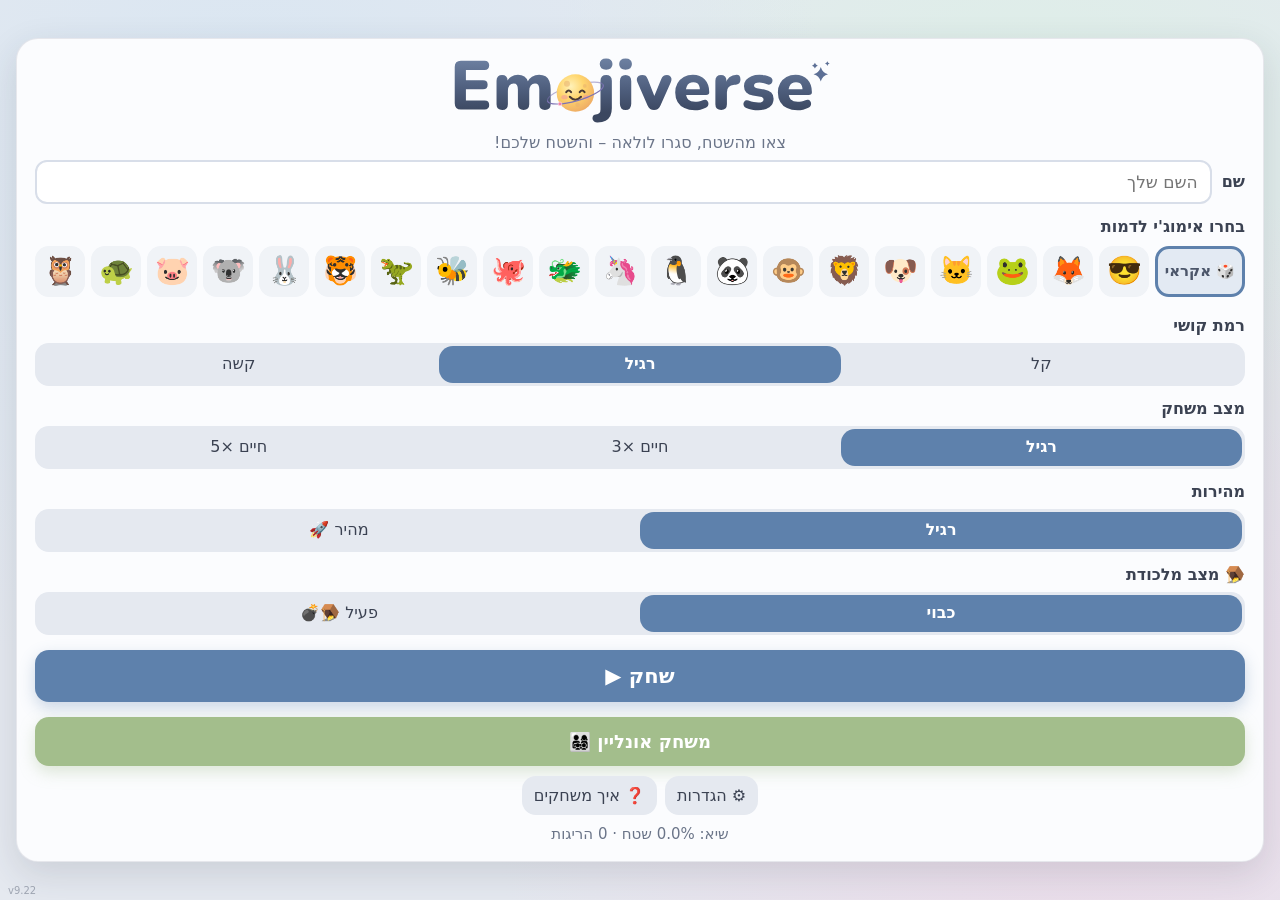
==== index.html @ 3ad44c51 "פריסה v9.22 (emojiverse-20261125203638)" ====
<!doctype html>
<html lang="he" dir="rtl">
<head>
<meta charset="utf-8">
<meta name="viewport" content="width=device-width,initial-scale=1,maximum-scale=1,user-scalable=no,viewport-fit=cover">
<meta name="theme-color" content="#e5e9f0">
<meta name="description" content="Emojiverse – משחק כיבוש שטח עם אימוג'י, עובד בלי אינטרנט, בלי פרסומות">
<meta name="flypod" content="none">
<meta http-equiv="Content-Security-Policy" content="default-src 'self'; img-src 'self' data: blob:; style-src 'self'; script-src 'self'; connect-src 'self' https://0.peerjs.com wss://0.peerjs.com https://emojiverse.metered.live; manifest-src 'self'; worker-src 'self'">
<meta name="mobile-web-app-capable" content="yes">
<meta name="apple-mobile-web-app-capable" content="yes">
<title>Emojiverse</title>
<meta name="apple-mobile-web-app-title" content="Emojiverse">
<meta name="application-name" content="Emojiverse">
<link rel="manifest" href="manifest.webmanifest">
<link rel="icon" href="icons/icon-192.png">
<link rel="apple-touch-icon" href="icons/icon-192.png">
<link rel="stylesheet" href="style.css?v=20261125203638">
</head>
<body>
<div id="bootFail" class="hidden"><div class="bootcard"><b>הדפדפן לא נתמך – פתחו ב-Chrome</b><p>אם פתחתם מוואטסאפ: ⋮ ← „פתח בדפדפן“ / Chrome. אם זה עדיין תקוע – עדכנו את Chrome ו-Android System WebView.</p><pre id="bootErr"></pre></div></div>
<button id="updToast" class="updtoast hidden">גרסה חדשה – לחץ לעדכון</button>
<div id="diagBox" class="hidden"><b>אבחון</b> <small>(לחצו לסגירה)</small><pre id="diagText"></pre></div>
<noscript><div class="bootfail"><div class="bootcard"><b>הדפדפן לא נתמך – פתחו ב-Chrome</b><p>צריך JavaScript כדי לשחק.</p></div></div></noscript>
<canvas id="game"></canvas>

<!-- HUD -->
<div id="hud" class="hidden">
  <div id="stats"><img id="hudAvatar" alt=""><div><b id="pct">0.0%</b><span id="kills">⚔️ 0</span><span id="myLives" class="hidden"></span></div></div>
  <ol id="board"></ol>
  <button id="pauseBtn" class="iconbtn" aria-label="השהה">❚❚</button>
  <canvas id="minimap" width="110" height="110"></canvas>
  <div id="feed"></div>
  <div id="packFx" class="hidden"><span id="packFxIcon"></span> <span id="packFxName"></span> <span id="packFxSec"></span></div>
  <div id="timer" class="hidden">3:00</div>
  <div id="lifeMsg" class="hidden"></div>
  <button id="itemBtn" class="hidden" type="button" aria-label="הטל פריט">🪤</button>
</div>
<div id="joyBase" class="hidden"><div id="joyKnob"></div></div>

<!-- תפריט ראשי -->
<section id="menu" class="screen">
  <div id="verTag" class="vertag" dir="ltr"></div>
  <div class="card">
    <h1 class="logo" dir="ltr" aria-label="Emojiverse"><!--LOGO--><svg class="logosvg" xmlns="http://www.w3.org/2000/svg" viewBox="0 0 5555 985" aria-hidden="true" focusable="false"><defs><linearGradient id="evT" gradientUnits="userSpaceOnUse" x1="0" y1="40" x2="0" y2="800"><stop offset="0" stop-color="#6c7fa0"/><stop offset=".55" stop-color="#4f5f7e"/><stop offset="1" stop-color="#3b4760"/></linearGradient><radialGradient id="evP" cx=".38" cy=".32" r=".75"><stop offset="0" stop-color="#fff1b8"/><stop offset=".45" stop-color="#ffd66e"/><stop offset="1" stop-color="#eda863"/></radialGradient></defs><g fill="url(#evT)"><path d="M185.9 760.0Q142.9 760.0 120.2 737.2Q97.4 714.5 97.4 671.5V143.4Q97.4 100.4 120.2 77.7Q142.9 55.0 185.9 55.0H530.0Q562.7 55.0 579.7 71.8Q596.8 88.6 596.8 120.2Q596.8 152.3 579.7 169.4Q562.7 186.5 530.0 186.5H259.5V336.2H507.6Q540.7 336.2 557.5 353.0Q574.3 369.8 574.3 402.0Q574.3 434.1 557.5 450.9Q540.7 467.7 507.6 467.7H259.5V628.4H530.0Q562.7 628.4 579.7 645.2Q596.8 662.1 596.8 694.2Q596.8 726.3 579.7 743.1Q562.7 760.0 530.0 760.0Z"/><path d="M784.9 768.9Q745.4 768.9 724.2 747.4Q703.0 725.9 703.0 685.4V342.6Q703.0 302.1 724.0 280.9Q745.0 259.6 783.5 259.6Q822.0 259.6 842.7 280.9Q863.5 302.1 863.5 342.6V401.8L852.5 357.5Q873.0 312.3 914.7 285.0Q956.5 257.6 1013.6 257.6Q1068.7 257.6 1107.0 284.2Q1145.2 310.8 1162.1 365.4H1148.1Q1170.5 315.3 1216.3 286.5Q1262.0 257.6 1319.7 257.6Q1376.6 257.6 1413.6 280.3Q1450.6 303.0 1468.8 349.5Q1487.0 395.9 1487.0 467.2V685.4Q1487.0 725.9 1465.5 747.4Q1444.0 768.9 1404.5 768.9Q1365.0 768.9 1343.8 747.4Q1322.5 725.9 1322.5 685.4V472.2Q1322.5 425.7 1308.3 404.9Q1294.1 384.2 1260.1 384.2Q1220.6 384.2 1198.8 412.3Q1177.0 440.3 1177.0 492.3V685.4Q1177.0 725.9 1155.7 747.4Q1134.5 768.9 1095.0 768.9Q1055.5 768.9 1034.0 747.4Q1012.5 725.9 1012.5 685.4V472.2Q1012.5 425.7 998.3 404.9Q984.0 384.2 950.6 384.2Q911.1 384.2 889.3 412.3Q867.5 440.3 867.5 492.3V685.4Q867.5 768.9 784.9 768.9Z"/><path d="M2167.3 947.5Q2138.6 948.6 2121.3 937.5Q2104.0 926.3 2097.5 909.8Q2091.0 893.2 2094.0 875.6Q2097.0 858.1 2109.1 845.4Q2121.2 832.8 2140.5 831.3Q2176.5 828.2 2192.7 811.3Q2208.9 794.3 2208.9 759.8V342.6Q2208.9 302.1 2230.4 280.9Q2251.9 259.6 2291.4 259.6Q2330.9 259.6 2352.2 280.9Q2373.4 302.1 2373.4 342.6V744.1Q2373.4 810.4 2351.2 854.8Q2329.1 899.1 2283.8 922.0Q2238.5 944.9 2167.3 947.5ZM2290.4 183.8Q2245.9 183.8 2221.9 162.7Q2197.9 141.7 2197.9 103.0Q2197.9 63.9 2221.9 43.1Q2245.9 22.3 2290.4 22.3Q2335.5 22.3 2359.2 43.1Q2383.0 63.9 2383.0 103.0Q2383.0 141.7 2359.2 162.7Q2335.5 183.8 2290.4 183.8Z"/><path d="M2571.9 768.4Q2532.4 768.4 2511.2 745.1Q2490.0 721.9 2490.0 679.0V349.6Q2490.0 306.1 2511.2 283.1Q2532.4 260.1 2571.9 260.1Q2611.5 260.1 2633.0 283.1Q2654.5 306.1 2654.5 349.6V679.0Q2654.5 721.9 2633.5 745.1Q2612.5 768.4 2571.9 768.4ZM2571.9 183.8Q2527.4 183.8 2503.4 162.7Q2479.4 141.7 2479.4 103.0Q2479.4 63.9 2503.4 43.1Q2527.4 22.3 2571.9 22.3Q2617.0 22.3 2640.7 43.1Q2664.5 63.9 2664.5 103.0Q2664.5 141.7 2640.7 162.7Q2617.0 183.8 2571.9 183.8Z"/><path d="M2984.2 768.9Q2952.0 768.9 2928.8 752.6Q2905.5 736.2 2890.7 703.1L2744.0 365.5Q2732.2 337.3 2735.9 313.3Q2739.6 289.3 2759.6 274.5Q2779.6 259.6 2814.7 259.6Q2844.4 259.6 2862.7 273.2Q2880.9 286.8 2895.7 325.8L3005.0 605.2H2972.2L3086.4 324.3Q3101.2 287.3 3120.0 273.5Q3138.8 259.6 3171.0 259.6Q3198.7 259.6 3215.7 274.5Q3232.8 289.3 3236.7 313.0Q3240.7 336.8 3227.8 364.9L3077.7 703.5Q3063.4 736.7 3040.3 752.8Q3017.3 768.9 2984.2 768.9Z"/><path d="M3576.4 770.9Q3488.2 770.9 3424.1 739.4Q3360.1 708.0 3325.7 650.2Q3291.3 592.5 3291.3 514.0Q3291.3 438.0 3324.2 380.6Q3357.1 323.1 3415.0 290.4Q3472.9 257.6 3546.8 257.6Q3601.1 257.6 3645.0 275.3Q3688.9 293.0 3720.3 326.0Q3751.7 359.0 3768.2 405.6Q3784.6 452.3 3784.6 510.3Q3784.6 529.7 3773.1 539.2Q3761.5 548.7 3738.0 548.7H3428.0V467.7H3664.7L3649.2 480.8Q3649.2 441.9 3638.1 416.6Q3627.0 391.3 3606.0 378.4Q3585.0 365.5 3554.1 365.5Q3520.2 365.5 3495.7 381.2Q3471.2 396.8 3458.3 426.9Q3445.5 456.9 3445.5 500.7V508.6Q3445.5 582.5 3478.7 615.6Q3512.0 648.8 3580.3 648.8Q3603.5 648.8 3633.1 643.2Q3662.8 637.7 3689.4 626.0Q3714.2 615.4 3732.6 620.5Q3750.9 625.5 3761.2 639.6Q3771.4 653.6 3772.7 672.2Q3773.9 690.7 3764.3 708.1Q3754.7 725.5 3732.9 736.0Q3698.3 753.7 3657.4 762.3Q3616.4 770.9 3576.4 770.9Z"/><path d="M3957.4 768.9Q3916.4 768.9 3894.7 747.4Q3873.0 725.9 3873.0 685.4V342.6Q3873.0 302.1 3894.0 280.9Q3915.0 259.6 3953.5 259.6Q3992.0 259.6 4012.7 280.9Q4033.5 302.1 4033.5 342.6V389.0H4023.5Q4034.2 329.0 4075.7 294.9Q4117.1 260.8 4180.8 257.6Q4207.6 256.6 4221.5 271.5Q4235.4 286.3 4236.5 323.8Q4237.5 357.3 4222.8 376.9Q4208.1 396.4 4170.2 400.4L4147.2 402.4Q4092.4 407.4 4066.4 433.7Q4040.4 459.9 4040.4 510.3V685.4Q4040.4 725.9 4019.2 747.4Q3997.9 768.9 3957.4 768.9Z"/><path d="M4494.3 770.9Q4449.9 770.9 4404.0 763.6Q4358.1 756.2 4320.6 738.5Q4298.0 728.5 4288.4 712.2Q4278.8 695.8 4279.5 678.3Q4280.3 660.7 4290.3 646.7Q4300.2 632.6 4316.8 627.0Q4333.4 621.4 4354.1 629.4Q4395.1 645.5 4429.1 652.3Q4463.2 659.1 4494.8 659.1Q4534.7 659.1 4552.7 646.9Q4570.8 634.7 4570.8 615.3Q4570.8 598.0 4558.8 589.1Q4546.9 580.1 4525.0 576.5L4416.9 558.0Q4354.9 546.9 4321.2 512.5Q4287.5 478.0 4287.5 422.7Q4287.5 371.8 4316.1 334.9Q4344.8 298.0 4395.3 277.8Q4445.9 257.6 4511.2 257.6Q4556.1 257.6 4593.4 265.2Q4630.8 272.8 4666.3 290.0Q4686.0 298.9 4694.2 314.8Q4702.3 330.6 4700.0 348.2Q4697.7 365.7 4687.5 379.8Q4677.3 393.8 4660.5 398.7Q4643.7 403.6 4621.9 395.1Q4589.5 381.5 4563.1 375.5Q4536.8 369.4 4513.6 369.4Q4470.3 369.4 4451.8 381.9Q4433.3 394.4 4433.3 414.3Q4433.3 428.6 4443.8 438.8Q4454.2 449.0 4475.6 452.6L4583.7 471.1Q4648.2 482.1 4682.4 515.1Q4716.6 548.1 4716.6 604.4Q4716.6 683.1 4655.8 727.0Q4595.0 770.9 4494.3 770.9Z"/><path d="M5063.4 770.9Q4975.2 770.9 4911.1 739.4Q4847.1 708.0 4812.7 650.2Q4778.3 592.5 4778.3 514.0Q4778.3 438.0 4811.2 380.6Q4844.1 323.1 4902.0 290.4Q4959.9 257.6 5033.8 257.6Q5088.1 257.6 5132.0 275.3Q5175.9 293.0 5207.3 326.0Q5238.7 359.0 5255.2 405.6Q5271.6 452.3 5271.6 510.3Q5271.6 529.7 5260.1 539.2Q5248.5 548.7 5225.0 548.7H4915.0V467.7H5151.7L5136.2 480.8Q5136.2 441.9 5125.1 416.6Q5114.0 391.3 5093.0 378.4Q5072.0 365.5 5041.1 365.5Q5007.2 365.5 4982.7 381.2Q4958.2 396.8 4945.3 426.9Q4932.5 456.9 4932.5 500.7V508.6Q4932.5 582.5 4965.7 615.6Q4999.0 648.8 5067.3 648.8Q5090.5 648.8 5120.1 643.2Q5149.8 637.7 5176.4 626.0Q5201.2 615.4 5219.6 620.5Q5237.9 625.5 5248.2 639.6Q5258.4 653.6 5259.7 672.2Q5260.9 690.7 5251.3 708.1Q5241.7 725.5 5219.9 736.0Q5185.3 753.7 5144.4 762.3Q5103.4 770.9 5063.4 770.9Z"/></g><g fill="none" stroke="#7d74b4" stroke-width="17" stroke-linecap="round" transform="rotate(-16 1845.5 522)"><path d="M1425.4 522A420.1 113.8 0 0 1 2265.6 522" opacity=".55"/></g><circle cx="1845.5" cy="522" r="271" fill="url(#evP)"/><g fill="#e9b26f" opacity=".55"><circle cx="1723.5" cy="386.5" r="43.4"/><circle cx="1981" cy="419" r="27.1"/><circle cx="1878" cy="690" r="32.5"/></g><g fill="#f59a9a" opacity=".6"><ellipse cx="1688.3" cy="581.6" rx="46.1" ry="29.8"/><ellipse cx="2002.7" cy="581.6" rx="46.1" ry="29.8"/></g><g fill="none" stroke="#4a3b35" stroke-width="29.8" stroke-linecap="round"><path d="M1712.7 508.4q35.2 -46.1 70.5 0"/><path d="M1907.8 508.4q35.2 -46.1 70.5 0"/><path d="M1764.2 576.2q81.3 86.7 162.6 0"/></g><g fill="none" stroke="#7d74b4" stroke-width="17" stroke-linecap="round" transform="rotate(-16 1845.5 522)"><path d="M2265.6 522A420.1 113.8 0 0 1 1425.4 522"/></g><circle cx="1621.6" cy="679.5" r="27" fill="#f27fa8" stroke="#fff" stroke-width="7"/><path fill="#5d7096" d="M5400 145Q5423.1 226.9 5505 250Q5423.1 273.1 5400 355Q5376.9 273.1 5295 250Q5376.9 226.9 5400 145ZM5315 83Q5324.2 115.8 5357 125Q5324.2 134.2 5315 167Q5305.8 134.2 5273 125Q5305.8 115.8 5315 83ZM5495 61Q5502.5 87.5 5529 95Q5502.5 102.5 5495 129Q5487.5 102.5 5461 95Q5487.5 87.5 5495 61Z"/></svg><!--/LOGO--></h1>
    <p class="sub">צאו מהשטח, סגרו לולאה – והשטח שלכם!</p>
    <div class="col">
    <label class="field">שם<input id="nameInput" maxlength="12" placeholder="השם שלך"></label>
    <div class="label">בחרו אימוג'י לדמות</div>
    <div id="avatarPick"></div>
    <div class="label">רמת קושי</div>
    <div class="seg" id="diffSeg">
      <button data-v="easy">קל</button><button data-v="normal">רגיל</button><button data-v="hard">קשה</button>
    </div>
    <div class="label">מצב משחק</div>
    <div class="seg" id="soloModeSeg"><button data-v="normal">רגיל</button><button data-v="3">חיים ×3</button><button data-v="5">חיים ×5</button></div>
    <div class="label">מהירות</div>
    <div class="seg" id="speedSeg"><button data-v="normal">רגיל</button><button data-v="fast">מהיר 🚀</button></div>
    <div class="label">🪤 מצב מלכודת</div>
    <div class="seg" id="trapSeg"><button data-v="off">כבוי</button><button data-v="on">פעיל 🪤💣</button></div>
    </div>
    <div class="col">
    <button id="playBtn" class="primary">שחק ▶</button>
    <button id="onlineBtn" class="primary family">משחק אונליין 👨‍👩‍👧‍👦</button>
    <div class="row">
      <button id="settingsBtn">⚙️ הגדרות</button>
      <button id="helpBtn">❓ איך משחקים</button>
      <button id="installBtn" class="hidden">📲 התקן</button>
    </div>
    <div id="best" class="best"></div>
    </div>
  </div>
</section>

<!-- הגדרות -->
<section id="settings" class="screen hidden">
  <div class="card">
    <h2>הגדרות</h2>
    <div class="col">
    <div class="label">מספר יריבים</div>
    <div class="seg" id="botsSeg"><button data-v="0">בלי בוטים</button><button data-v="5">5</button><button data-v="6">6</button><button data-v="7">7</button><button data-v="8">8</button></div>
    <div class="label">גודל מפה</div>
    <div class="seg" id="sizeSeg"><button data-v="80">קטנה</button><button data-v="100">בינונית</button><button data-v="130">גדולה</button></div>
    <div class="label">קצב פריימים (חיסכון בסוללה)</div>
    <div class="seg" id="fpsSeg"><button data-v="30">30 (חסכוני)</button><button data-v="60">60 (חלק)</button></div>
    <div class="label">איכות תצוגה</div>
    <div class="seg" id="dprSeg"><button data-v="1">חסכונית</button><button data-v="2">חדה</button></div>
    </div>
    <div class="col">
    <div class="label">רגישות שליטה</div>
    <div class="seg" id="sensSeg"><button data-v="low">נמוכה</button><button data-v="medium">בינונית</button><button data-v="high">גבוהה</button></div>
    <div class="label">אפקטים</div>
    <div class="seg" id="fxSeg"><button data-v="full">מלא</button><button data-v="reduced">מופחת</button><button data-v="off">כבוי</button></div>
    <div class="label">שיטת שליטה</div>
    <div class="seg" id="ctrlSeg"><button data-v="point">הצבעה</button><button data-v="drag">גרירה</button><button data-v="joy">ג'ויסטיק</button></div>
    <div class="checks"><label class="check"><input type="checkbox" id="miniChk"> מפה קטנה</label>
    <label class="check"><input type="checkbox" id="vibChk"> רטט</label></div>
    <button id="settingsBack" class="primary">שמור וחזור</button>
    <button id="resetBest" class="danger">איפוס שיאים</button>
    </div>
  </div>
</section>

<!-- עזרה -->
<section id="help" class="screen hidden">
  <div class="card">
    <h2>איך משחקים ב-<span dir="ltr">Emojiverse</span></h2>
    <ul class="help">
      <li>הדמות שלך זזה כל הזמן. מחוץ לשטח שלך היא משאירה שובל.</li>
      <li>חוזרים לשטח שלך – וכל מה שהשובל הקיף נכבש.</li>
      <li>אם מישהו נוגע בשובל שלך – נפסלת. נגעת בשובל של יריב – הוא נפסל.</li>
      <li>אסור לגעת בשובל של עצמך. למפה אין קצוות: יוצאים מצד אחד – ונכנסים מהצד השני.</li>
      <li>מי שבתוך לולאה שנסגרה – נכלא ונפסל, גם פולש שכל השובל שלו נבלע בשטח.</li>
      <li>אפקטים: לכל סוג פסילה אפקט משלו, ולכיבוש גדול של שטח תפוס יש גל צבע ו"+%". אפשר להפחית או לכבות בהגדרות.</li>
      <li>ראש בראש: מי שבתוך השטח שלו שורד; מחוץ לשטח – בעל השובל הארוך נפסל.</li>
      <li><b>מצב חיים:</b> כל פסילה מורידה ❤️ אחד; חוזרים עם הגנה קצרה (הבהוב). בלי חיים – בחוץ. האחרון שנשאר מנצח. ❤️ במפה = חיים נוספים. <b>מהיר 🚀:</b> כל הדמויות זזות מהר יותר.</li>
      <li><b>מצב מלכודת 🪤:</b> בקופסאות יש גם 🪤 ו־💣. לוחצים על הכפתור העגול (או רווח) כדי להטיל: 🪤 מקפיאה יריב ל־2 שניות, 💣 מתפוצצת אחרי 3 שניות – ברחו!</li>
      <li><b>טלפון:</b> נוגעים במסך בכיוון שאליו רוצים לנוע – הדמות (במרכז המסך) פונה אל האצבע. אפשר להחליק את האצבע כדי לנווט; כשמרימים, הכיוון נשמר. (גרירה או ג'ויסטיק – בהגדרות.)</li>
      <li><b>מקלדת:</b> חיצים לכיוון (גם באלכסון), A/D לסיבוב, ‏P/Esc להשהיה.</li>
    </ul>
    <button id="helpBack" class="primary">הבנתי</button>
  </div>
</section>

<!-- השהיה -->
<section id="paused" class="screen hidden">
  <div class="card small">
    <h2>מושהה</h2>
    <button id="resumeBtn" class="primary">המשך ▶</button>
    <button id="quitBtn">לתפריט</button>
  </div>
</section>

<!-- סוף משחק -->
<section id="over" class="screen hidden">
  <div class="card small" id="overCard">
    <img id="overAvatar" class="bigav" alt="">
    <h2 id="overTitle">נפסלת!</h2>
    <p id="overReason" class="sub"></p>
    <div class="results">
      <div><span>שטח מקסימלי</span><b id="overPct">0%</b></div>
      <div><span>הריגות</span><b id="overKills">0</b></div>
    </div>
    <div id="overBest" class="best"></div>
    <button id="againBtn" class="primary">שחק שוב ↻</button>
    <button id="menuBtn">לתפריט</button>
  </div>
</section>

<!-- אונליין: פתיחה/הצטרפות -->
<section id="online" class="screen hidden">
  <div class="card small">
    <h2>משחק אונליין</h2>
    <p class="sub">טלפון אחד פותח חדר, וכל השאר מצטרפים עם הקוד או הקישור. צריך אינטרנט.</p>
    <button id="hostBtn" class="primary">פתח חדר 🏠</button>
    <div class="label">או הצטרפו לחדר קיים</div>
    <div class="joinrow"><input id="codeInput" maxlength="4" placeholder="קוד חדר" autocomplete="off" autocapitalize="off" autocorrect="off" spellcheck="false" inputmode="numeric" dir="ltr"><button id="joinBtn">הצטרף לחדר</button></div>
    <p id="onlineMsg" class="netmsg" role="status"></p>
    <button id="retryBtn" class="hidden">🔄 נסו שוב</button>
    <button id="onlineBack">חזרה</button>
  </div>
</section>

<!-- לובי -->
<section id="lobby" class="screen hidden">
  <div class="card">
    <h2>חדר <span id="roomCode" dir="ltr" class="code"></span></h2>
    <div class="col">
    <div id="shareBox">
      <input id="shareLink" readonly dir="ltr" aria-label="קישור לחדר">
      <div class="row"><button id="shareBtn">📤 שיתוף</button><a id="waLink" class="btnlink" target="_blank" rel="noopener">וואטסאפ</a></div>
    </div>
    <label class="field">השם שלך<input id="lobbyName" maxlength="12" placeholder="השם שלך"></label>
    <div class="label">בחרו אימוג׳י (כל אימוג׳י – לשחקן אחד)</div>
    <div id="lobbyAvatars" class="avgrid"></div>
    <div class="label">שחקנים בחדר <span id="lobbyCount"></span></div>
    <ul id="lobbyPlayers"></ul>
    </div>
    <div class="col">
    <div id="hostCfg" class="cfg">
      <div class="label">בוטים</div>
      <div class="seg" id="mpBotsSeg"><button data-v="0">בלי בוטים</button><button data-v="1">1</button><button data-v="2">2</button><button data-v="3">3</button><button data-v="4">4</button><button data-v="6">6</button></div>
      <div class="label">רמת הבוטים</div>
      <div class="seg" id="mpDiffSeg"><button data-v="easy">קל</button><button data-v="normal">רגיל</button><button data-v="hard">קשה</button></div>
      <div class="label">מצב משחק</div>
      <div class="seg" id="mpModeSeg"><button data-v="rounds">סיבובים</button><button data-v="lives">חיים ❤️</button></div>
      <div class="label">מהירות</div>
      <div class="seg" id="mpSpeedSeg"><button data-v="normal">רגיל</button><button data-v="fast">מהיר 🚀</button></div>
      <div class="label">🪤 מצב מלכודת</div>
      <div class="seg" id="mpTrapSeg"><button data-v="off">כבוי</button><button data-v="on">פעיל 🪤💣</button></div>
      <div class="label" id="mpTimeLabel">אורך סיבוב</div>
      <div class="seg" id="mpTimeSeg"><button data-v="2">2 דק'</button><button data-v="3">3 דק'</button><button data-v="5">5 דק'</button></div>
      <div class="label hidden" id="mpLivesLabel">חיים</div>
      <div class="seg hidden" id="mpLivesSeg"><button data-v="3">3 ❤️</button><button data-v="5">5 ❤️</button></div>
    </div>
    <button id="startBtn" class="primary">התחל ▶</button>
    <p id="startHint" class="sub"></p>
    <p id="waitHost" class="sub">מחכים שהמארח יתחיל…</p>
    <p id="lobbyMsg" class="sub"></p>
    <button id="leaveBtn">יציאה מהחדר</button>
    </div>
  </div>
</section>

<!-- תוצאות סיבוב -->
<section id="results" class="screen hidden">
  <div class="card small">
    <h2>סוף הסיבוב ב-<span dir="ltr">Emojiverse</span> 🏁<span id="roundTag"></span></h2>
    <p id="winnerLine" class="winner hidden"></p>
    <div id="awardsRow" class="awards-row"></div>
    <ol id="rankList"></ol>
    <button id="againRoundBtn" class="primary">עוד סיבוב ↻</button>
    <button id="toLobbyBtn">ללובי</button>
    <p id="resultsWait" class="sub">מחכים שהמארח יתחיל סיבוב נוסף…</p>
    <button id="resultsLeave">יציאה</button>
  </div>
</section>

<!-- הודעת רשת -->
<section id="netmsg" class="screen hidden">
  <div class="card small">
    <h2 id="netTitle"></h2>
    <p id="netText" class="sub"></p>
    <button id="netOk" class="primary">אישור</button>
  </div>
</section>

<script src="js/version.js?v=20261125203638"></script>
<script src="js/boot.js?v=20261125203638"></script>
<script src="js/game.js?v=20261125203638"></script>
<script src="js/ai.js?v=20261125203638"></script>
<script src="js/terrain.js?v=20261125203638"></script>
<script src="js/input.js?v=20261125203638"></script>
<script src="js/avatars.js?v=20261125203638"></script>
<script src="js/emoji.js?v=20261125203638"></script>
<script src="js/fx.js?v=20261125203638"></script>
<script src="js/pits.js?v=20261125203638"></script>
<script src="js/packs.js?v=20261125203638"></script>
<script src="js/items.js?v=20261125203638"></script>
<script src="js/net.js?v=20261125203638"></script>
<script src="js/awards.js?v=20261125203638"></script>
<script src="js/lives.js?v=20261125203638"></script>
<script src="js/main.js?v=20261125203638"></script>
<script src="js/mp.js?v=20261125203638"></script>
</body>
</html>
---- style.css ----
*{box-sizing:border-box;-webkit-tap-highlight-color:transparent}
html,body{margin:0;height:100%;overflow:hidden;background:#eceff4;color:#3b4252;font-family:system-ui,-apple-system,"Segoe UI",Roboto,Arial,sans-serif;touch-action:none;user-select:none;-webkit-user-select:none}
#game{position:fixed;inset:0;width:100%;height:100%;display:block}
.hidden{display:none!important}
.screen{position:fixed;inset:0;display:flex;align-items:center;justify-content:center;background:rgba(216,222,233,.78);padding:16px;overflow:auto;z-index:10}
#menu{background:radial-gradient(circle at 20% 15%,#d9e6f2 0,transparent 45%),radial-gradient(circle at 85% 85%,#ecdcea 0,transparent 45%),radial-gradient(circle at 80% 20%,#dcefe6 0,transparent 40%),#e5e9f0}
.card{background:#fbfcfe;color:#3b4252;border:1px solid rgba(76,86,106,.12);border-radius:22px;padding:20px 18px;width:100%;max-width:420px;box-shadow:0 12px 36px rgba(46,52,64,.14);text-align:center;max-height:100%;overflow:auto}
.card.small{max-width:340px}
h1{margin:0;font-size:48px;letter-spacing:1px;color:#4c566a}
h2{margin:4px 0 12px}
.sub{margin:4px 0 14px;color:#6b7589}
.label{font-weight:600;margin:12px 0 6px;text-align:start}
.field{display:flex;gap:10px;align-items:center;font-weight:600}
.field input{flex:1;font-size:17px;padding:10px 12px;border-radius:12px;border:2px solid #d8dee9;background:#fff;color:#3b4252;font-family:inherit}
button{font-family:inherit;font-size:16px;border:none;border-radius:14px;padding:11px 14px;background:#e5e9f0;color:#3b4252;cursor:pointer;margin:4px}
button:active{transform:scale(.97)}
.primary{display:block;width:100%;margin:14px 0 6px;font-size:21px;font-weight:700;padding:14px;background:#5e81ac;color:#fff;box-shadow:0 6px 16px rgba(94,129,172,.3)}
.danger{background:#f3e1e3;color:#a3505a;width:100%;margin:6px 0 0}
.row{display:flex;flex-wrap:wrap;justify-content:center}
.seg{display:flex;background:#e5e9f0;border-radius:14px;padding:3px}
.seg button{flex:1;margin:0;background:transparent;padding:9px 4px}
.seg button.on{background:#5e81ac;color:#fff;font-weight:700}
#avatarPick{display:grid;grid-template-columns:repeat(4,1fr);gap:8px}
#avatarPick button{margin:0;padding:4px;background:#f0f3f7;border:3px solid transparent;border-radius:16px;font-size:12px;color:#4c566a}
#avatarPick button.on{border-color:#5e81ac;background:#e3eaf3}
#avatarPick img{width:100%;aspect-ratio:1;display:block}
.check{display:flex;align-items:center;gap:10px;margin:12px 0 0;text-align:start}
.check input{width:22px;height:22px}
.best{margin-top:10px;color:#6b7589;font-size:15px}
.help{text-align:start;line-height:1.6;padding-inline-start:20px}
.results{display:flex;gap:10px;margin:8px 0}
.results div{flex:1;background:#f0f3f7;border-radius:14px;padding:10px;display:flex;flex-direction:column}
.results span{font-size:13px;color:#6b7589}.results b{font-size:26px}
.bigav{width:110px;height:110px}
#hud{position:fixed;inset:0;pointer-events:none;z-index:5;padding:env(safe-area-inset-top) env(safe-area-inset-right) 0 env(safe-area-inset-left)}
#stats{position:absolute;top:10px;right:10px;display:flex;align-items:center;gap:8px;background:rgba(251,252,254,.85);color:#3b4252;border:1px solid rgba(76,86,106,.15);border-radius:16px;padding:6px 12px 6px 6px}
#stats img{width:40px;height:40px}
#stats b{display:block;font-size:22px}#stats span{font-size:14px}
#board{position:absolute;top:10px;left:56px;margin:0;padding:6px 8px;list-style:none;background:rgba(251,252,254,.85);color:#3b4252;border:1px solid rgba(76,86,106,.15);border-radius:14px;font-size:12px;min-width:120px}
#board li{display:flex;align-items:center;gap:5px;padding:1px 0;white-space:nowrap}
#board li img{width:20px;height:20px}
#board li.me{color:#5e81ac;font-weight:800}
#board li .p{margin-inline-start:auto;padding-inline-start:8px}
.iconbtn{position:absolute;top:10px;left:6px;pointer-events:auto;width:44px;height:44px;border-radius:50%;background:rgba(251,252,254,.85);color:#4c566a;border:1px solid rgba(76,86,106,.2);font-size:16px;margin:0;padding:0}
#minimap{position:absolute;bottom:12px;left:12px;width:110px;height:110px;border-radius:10px;background:rgba(236,239,244,.9);border:2px solid rgba(76,86,106,.25)}
#feed{position:absolute;top:72px;right:10px;display:flex;flex-direction:column;gap:4px;align-items:flex-start}
#feed div{background:rgba(251,252,254,.9);color:#3b4252;border:1px solid rgba(76,86,106,.15);padding:4px 10px;border-radius:10px;font-size:14px}
#packFx{position:absolute;bottom:14px;right:12px;display:flex;align-items:center;gap:6px;background:rgba(251,252,254,.92);color:#3b4252;border:1px solid rgba(76,86,106,.2);border-radius:14px;padding:6px 12px;font-size:14px;font-weight:700}#packFx #packFxSec{font-variant-numeric:tabular-nums;color:#5e81ac;margin-inline-start:4px}
#joyBase{position:fixed;width:130px;height:130px;border-radius:50%;background:rgba(76,86,106,.08);border:2px solid rgba(76,86,106,.35);z-index:6;opacity:.55;pointer-events:none;transform:translate(-50%,-50%)}
#joyKnob{position:absolute;left:50%;top:50%;width:56px;height:56px;margin:-28px 0 0 -28px;border-radius:50%;background:rgba(94,129,172,.75)}
@media (max-height:500px){.card{padding:12px}h1{font-size:34px}#avatarPick{grid-template-columns:repeat(8,1fr)}}
#joyBase.active{opacity:1}
#game{touch-action:none}

/* אונליין */
.primary.family{background:#a3be8c;box-shadow:0 6px 16px rgba(163,190,140,.35);font-size:18px}
.joinrow{display:flex;gap:8px}.joinrow input{flex:1;font-size:22px;text-align:center;letter-spacing:4px;text-transform:uppercase;padding:10px;border-radius:12px;border:1px solid rgba(76,86,106,.25);min-width:0}.joinrow button{margin:0}
.netmsg{min-height:1.4em;color:#bf616a;font-weight:600}
.code{font-family:ui-monospace,monospace;letter-spacing:4px;background:#e5e9f0;padding:2px 10px;border-radius:10px}
#shareLink{width:100%;font-size:13px;padding:8px;border-radius:10px;border:1px solid rgba(76,86,106,.2);background:#f0f3f7;color:#4c566a}
.btnlink{display:inline-block;padding:10px 14px;border-radius:14px;background:#a3be8c;color:#fff;font-weight:700;text-decoration:none;margin:6px 0}
.avgrid{display:grid;grid-template-columns:repeat(4,1fr);gap:8px}
.avgrid button{margin:0;padding:4px;background:#f0f3f7;border:3px solid transparent;border-radius:16px;font-size:12px;color:#4c566a;overflow:hidden;text-overflow:ellipsis;white-space:nowrap}
.avgrid button.on{border-color:#5e81ac;background:#e3eaf3}
.avgrid button.taken{opacity:.45}
.avgrid img{width:100%;aspect-ratio:1;display:block}
#lobbyPlayers,#rankList{list-style:none;margin:0;padding:0;text-align:start}
#lobbyPlayers li,#rankList li{display:flex;align-items:center;gap:8px;padding:5px 8px;border-radius:12px;background:#f0f3f7;margin:4px 0}
#lobbyPlayers img,#rankList img{width:30px;height:30px}
#rankList li.me{background:#e3eaf3;font-weight:800;color:#5e81ac}
#rankList .p{margin-inline-start:auto}
#hostCfg.readonly .seg button{cursor:default}
#hostCfg.readonly .seg button:not(.on){opacity:.6}
#timer{position:absolute;bottom:14px;left:50%;transform:translateX(-50%);background:rgba(251,252,254,.9);color:#3b4252;border:1px solid rgba(76,86,106,.15);border-radius:12px;padding:3px 12px;font-weight:800;font-size:18px;font-variant-numeric:tabular-nums}

/* v6: בוחר אימוג'י */
#avatarPick,.avgrid{display:grid;grid-template-columns:repeat(6,1fr);gap:6px;max-height:228px;overflow:auto;padding:2px}
#avatarPick button.emo,.avgrid button.emo{margin:0;padding:6px 0;font-size:28px;line-height:1.15;background:#f0f3f7;border:3px solid transparent;border-radius:14px;font-family:"Samsung Color Emoji","Apple Color Emoji","Segoe UI Emoji","Noto Color Emoji",sans-serif}
#avatarPick button.emo.rnd,.avgrid button.emo.rnd{grid-column:span 2;font-size:16px;font-weight:700;color:#4c566a;font-family:inherit}
#avatarPick button.emo.on,.avgrid button.emo.on{border-color:#5e81ac;background:#e3eaf3}
#avatarPick button.emo.taken,.avgrid button.emo.taken{opacity:.3;filter:grayscale(1)}
.emo-s{font-size:16px;width:22px;text-align:center;display:inline-block}
#lobbyPlayers .emo-s,#rankList .emo-s{font-size:24px;width:32px}

/* v7: מסכים שתמיד נכנסים בגובה המסך – בלי גלילה. יחידות dvh/svh, flex ו-clamp() */
.screen{height:100vh;height:100dvh;padding:clamp(4px,1.6dvh,16px) clamp(6px,3vw,16px);overflow:hidden;align-items:center}
.card{display:flex;flex-direction:column;gap:clamp(2px,.9dvh,9px);max-height:100%;overflow:hidden;padding:clamp(8px,2dvh,20px) clamp(10px,4vw,18px);border-radius:clamp(14px,3dvh,22px)}
.card>*{flex:0 0 auto;margin-top:0;margin-bottom:0}
.card h1{font-size:clamp(26px,7dvh,48px);line-height:1.05}
.card h2{font-size:clamp(18px,3.6dvh,24px);margin:0}
.card .sub{margin:0;font-size:clamp(12px,2.1dvh,16px)}
.card .label{margin:clamp(0px,.6dvh,6px) 0 0;font-size:clamp(12px,2.1dvh,16px)}
.card .field{font-size:clamp(13px,2.2dvh,16px)}
.card .field input{font-size:clamp(14px,2.5dvh,17px);padding:clamp(5px,1.2dvh,10px) 12px}
.card button{font-size:clamp(13px,2.3dvh,16px);padding:clamp(5px,1.3dvh,11px) 12px}
.card .primary{margin:clamp(2px,.8dvh,10px) 0 0;font-size:clamp(15px,2.9dvh,21px);padding:clamp(7px,1.8dvh,14px)}
.card .primary.family{font-size:clamp(14px,2.6dvh,18px)}
.card .seg button{padding:clamp(4px,1.1dvh,9px) 2px;margin:0}
.card .row button,.card .row .btnlink{margin:2px 4px;padding:clamp(5px,1.2dvh,10px) 12px}
.card .check{margin:0}
.card .best{margin:0;font-size:clamp(12px,2dvh,15px)}
.card .danger{margin:0}
.col{display:flex;flex-direction:column;gap:inherit;min-height:0}
#shareBox{display:flex;flex-direction:column;gap:clamp(2px,.6dvh,6px)}
.checks{display:flex;gap:18px;justify-content:center;flex-wrap:wrap}
/* בוחר אימוג'י: פס אופקי אחד שגולל הצידה – לא תופס גובה */
#avatarPick,.avgrid{display:grid;grid-auto-flow:column;grid-template-columns:none;grid-template-rows:1fr;grid-auto-columns:clamp(38px,6.6dvh,50px);gap:6px;max-height:none;overflow-x:auto;overflow-y:hidden;padding:2px 2px 6px;scroll-snap-type:x proximity;overscroll-behavior:contain;touch-action:pan-x}
#avatarPick button.emo,.avgrid button.emo{font-size:clamp(20px,4.2dvh,28px);padding:clamp(2px,.7dvh,6px) 0;scroll-snap-align:start}
#avatarPick button.emo.rnd,.avgrid button.emo.rnd{grid-column:auto;width:clamp(64px,11dvh,84px);font-size:clamp(12px,2dvh,15px);white-space:normal;line-height:1.1}
/* רשימות שעלולות לגדול: מתכווצות ולא מגדילות את המסך */
#lobbyPlayers,#rankList{flex:0 1 auto;min-height:0;overflow-y:auto}
#lobbyPlayers li,#rankList li{padding:clamp(1px,.5dvh,5px) 8px;margin:2px 0;font-size:clamp(13px,2.2dvh,16px)}
#lobbyPlayers .emo-s,#rankList .emo-s{font-size:clamp(18px,3.4dvh,24px)}
.help{flex:0 1 auto;min-height:0;overflow-y:auto;margin:0;line-height:1.45;font-size:clamp(12px,2.1dvh,16px)}
.bigav{width:clamp(56px,14dvh,110px);height:clamp(56px,14dvh,110px);align-self:center}
.results{margin:0}.results b{font-size:clamp(18px,3.6dvh,26px)}
#shareLink{padding:clamp(4px,1dvh,8px)}
.cfg{display:grid;grid-template-columns:auto 1fr;gap:clamp(3px,.8dvh,8px) 10px;align-items:center;text-align:start}
.cfg .label{margin:0}
/* לרוחב (גובה נמוך): הכרטיס מתפרש לשתי עמודות */
@media (orientation:landscape) and (max-height:560px){
  .card:not(.small):has(>.col){display:grid;grid-template-columns:1fr 1fr;grid-template-rows:auto auto 1fr;column-gap:18px;max-width:min(860px,100%);align-content:start}
  .card:not(.small)>h1,.card:not(.small)>h2,.card:not(.small)>.sub{grid-column:1/-1}
  .card>.col{grid-row:auto/span 1;min-height:0;justify-content:center}
  .card h1{font-size:clamp(24px,9dvh,40px)}
  .card.small{max-width:min(520px,100%)}
}
.col{flex:0 1 auto}
.card .field{white-space:nowrap}
#avatarPick button.emo.rnd,.avgrid button.emo.rnd{width:auto;min-width:clamp(70px,12dvh,90px);padding-inline:6px;white-space:nowrap}
#shareBox{flex-direction:row;align-items:center;gap:6px}
#shareBox #shareLink{flex:1;min-width:0}
#shareBox .row{flex-wrap:nowrap}
/* רשימת השחקנים בלובי: "צ'יפים" קומפקטיים במקום שורות */
#lobbyPlayers{display:flex;flex-wrap:wrap;gap:4px;justify-content:flex-start}
#lobbyPlayers li{margin:0;padding:2px 10px 2px 6px;border-radius:999px;font-size:clamp(12px,2dvh,15px);white-space:nowrap}
#lobbyPlayers .emo-s{font-size:clamp(16px,2.8dvh,20px);width:auto}
.card .seg button{font-size:clamp(12px,2.1dvh,16px);line-height:1.15}
.card p:empty{display:none}
@media (max-height:700px){.card{gap:3px}.card .label{margin:2px 0 0}.card .seg button{padding:5px 2px}.card .primary{padding:8px}}
#avatarPick,.avgrid{display:flex;flex-wrap:nowrap;gap:6px}
#avatarPick button.emo,.avgrid button.emo{flex:0 0 clamp(38px,6.6dvh,50px)}
#avatarPick button.emo.rnd,.avgrid button.emo.rnd{flex:0 0 auto}
@media (orientation:landscape) and (max-height:560px){
  .card:not(.small):has(>.col){grid-template-columns:minmax(0,1fr) minmax(0,1fr)}
  .col{min-width:0}
}
.card .field input{min-width:0;width:100%}.card .field{min-width:0}#shareBox .row button,#shareBox .row .btnlink{white-space:nowrap}

/* לוגו Emojiverse */
.card h1.logo{font-weight:900;letter-spacing:-.5px;color:#4c566a}
/* v9.17: הלוגו החדש – SVG מוטמע (חד בכל מסך, בלי רשת ובלי גופן חיצוני) */
.card h1.logo{line-height:0;display:flex;justify-content:center}
.card h1.logo .logosvg{display:block;height:clamp(36px,7.6dvh,68px);width:auto;max-width:100%}
.card h1.logo+.sub{color:#6b7589;font-weight:500;letter-spacing:.1px}
@media (orientation:landscape) and (max-height:560px){.card h1.logo .logosvg{height:clamp(30px,10dvh,52px)}}

/* v9: צבע השטח ליד השם */
.cdot{display:inline-block;width:11px;height:11px;border-radius:50%;flex:0 0 11px;border:2px solid rgba(46,52,64,.35);box-sizing:border-box}
#board li{border-inline-start:3px solid transparent;padding-inline-start:4px;border-radius:3px}
#rankList .cdot{width:13px;height:13px;flex-basis:13px}

/* אתחול: הודעת תקלה + גיבוי לדפדפנים ישנים (בלי clamp/dvh/:has) */
.bootfail{position:fixed;inset:0;top:0;left:0;right:0;bottom:0;z-index:9999;display:flex;align-items:center;justify-content:center;background:#eceff4;padding:16px;box-sizing:border-box}
.bootcard{max-width:420px;background:#fff;border-radius:16px;padding:18px;text-align:center;font-size:17px;line-height:1.5;box-shadow:0 4px 20px rgba(0,0,0,.12)}
.bootcard pre{direction:ltr;text-align:left;font-size:10px;color:#888;white-space:pre-wrap;word-break:break-all;margin:8px 0 0}
.card{min-width:0;max-width:100%;box-sizing:border-box}
/* פריסה בטוחה אם התפריט לא נראה */
html.safe .screen{position:fixed;top:0;left:0;right:0;bottom:0;display:block;overflow:auto;height:auto;padding:8px}
html.safe .screen.hidden{display:none!important}
html.safe .card{display:block;margin:0 auto;max-width:480px;max-height:none;overflow:visible}
html.safe .card>*{margin:6px 0}
.vertag{position:absolute;left:8px;bottom:4px;font-size:10px;line-height:1;color:#4c566a;opacity:.45;pointer-events:none;z-index:1;font-variant-numeric:tabular-nums}
#lobbyMsg{font-size:11px;margin:0;line-height:1.2}#lobbyMsg:empty{display:none}
@media (max-height:700px) and (orientation:portrait){#shareLink{display:none}}
@media (max-height:700px) and (orientation:portrait){#lobbyPlayers li{padding:0 8px 0 4px;margin:0}#lobbyPlayers .emo-s{font-size:15px}}
.diagbox{position:fixed;left:6px;right:6px;bottom:6px;z-index:9998;background:rgba(255,255,255,.94);border:1px solid #d8dee9;border-radius:10px;padding:6px 8px;font-size:12px;color:#4c566a}
.diagbox pre{direction:ltr;text-align:left;font-size:10px;white-space:pre-wrap;word-break:break-all;margin:4px 0 0}
.updtoast{position:fixed;left:50%;top:8px;transform:translateX(-50%);z-index:9997;font-size:13px;padding:6px 12px;border-radius:999px;border:0;background:#5e81ac;color:#fff;box-shadow:0 2px 8px rgba(0,0,0,.2)}

/* v9.11: זכיות וניקוד מצטבר במסך התוצאות – קומפקטי לטלפון */
#awardsRow{display:flex;flex-wrap:wrap;gap:4px;justify-content:center;flex:0 0 auto;max-height:22dvh;overflow:auto}
#awardsRow:empty{display:none}
.award-chip{font-size:clamp(10px,1.8dvh,13px);background:#f0f3f7;border-radius:999px;padding:2px 8px;line-height:1.3;white-space:nowrap;max-width:100%;overflow:hidden;text-overflow:ellipsis}
#roundTag{font-size:clamp(12px,2dvh,15px);color:#6b7589;font-weight:600}
#rankList .p{display:flex;flex-direction:column;align-items:flex-end;line-height:1.15;margin-inline-start:auto;font-weight:600;text-align:end}
#rankList .tot-stat{font-size:clamp(10px,1.7dvh,12px);color:#6b7589;font-weight:600}

/* v9.12: מסך תוצאות נקי – זכיות כרשימה מסודרת (בלי חיתוך שמות), שורת סטטיסטיקה אחת בולטת ושורה משנית עדינה רק כשיש בה מידע */
#awardsRow{flex-direction:column;flex-wrap:nowrap;align-items:stretch;gap:3px;margin:2px 0 4px}
.award-chip{white-space:normal;overflow:visible;text-overflow:clip;border-radius:10px;padding:3px 10px;text-align:start;background:#fff6e0;color:#5b4a1f;font-weight:600}
#rankList .round-stat{font-variant-numeric:tabular-nums;white-space:nowrap}
#rankList .tot-stat{font-weight:500;white-space:nowrap;font-variant-numeric:tabular-nums}
#rankList .nm{overflow:hidden;text-overflow:ellipsis;white-space:nowrap;min-width:0}
/* v9.13 מצב חיים */
#myLives{display:block;font-size:13px;letter-spacing:-1px;line-height:1.2;transform-origin:center}
#myLives.pop{animation:lvpop .5s ease-out}
@keyframes lvpop{0%{transform:scale(1)}40%{transform:scale(1.35)}100%{transform:scale(1)}}
#board li .lv{font-size:11px;padding-inline-start:6px;font-variant-numeric:tabular-nums}
#board li.out{opacity:.45}
#board li.wait{opacity:.7}
#lifeMsg{position:absolute;top:30%;left:50%;transform:translateX(-50%);background:rgba(251,252,254,.92);color:#3b4252;border:1px solid rgba(76,86,106,.18);border-radius:14px;padding:6px 14px;font-weight:800;font-size:16px;white-space:nowrap;box-shadow:0 4px 14px rgba(46,52,64,.12)}
#hud.lives #timer{display:none}
.winner{margin:0;font-weight:800;font-size:clamp(15px,2.8dvh,19px);color:#7a5a12;background:#fff1c9;border-radius:12px;padding:clamp(3px,.8dvh,7px) 10px}
#rankList li.win{background:#fff1c9}
#rankList .lv{font-size:clamp(11px,1.9dvh,13px);white-space:nowrap}
#overCard.win h2{color:#7a5a12}
/* v9.20 שליט היקום – הכרזה מיוחדת אבל רגועה (כניסה רכה אחת, בלי הבהוב) */
#overCard.ruler{background:linear-gradient(180deg,#fff6dc,#fbfcfe 70%);border:2px solid #e9c46a}
#overCard.ruler h2{color:#7a5a12;font-size:clamp(24px,4.6dvh,32px);animation:rulerIn .6s ease-out both}
.winner.ruler{background:linear-gradient(90deg,#fff1c9,#ffe7a3);border:1px solid #e9c46a;font-size:clamp(17px,3.2dvh,22px);animation:rulerIn .6s ease-out both}
@keyframes rulerIn{from{opacity:0;transform:scale(.92)}to{opacity:1;transform:none}}
@media (prefers-reduced-motion:reduce){#overCard.ruler h2,.winner.ruler{animation:none}}
/* v9.13: שורת "מצב משחק" נוספה ללובי – מפצים בגובה: "בלי בוטים" בשורה אחת */
#mpBotsSeg button{white-space:nowrap}
#mpBotsSeg button[data-v="0"]{flex:1.9;font-size:clamp(11px,1.9dvh,14px)}
/* v9.18: שורת "מהירות" נוספה ללובי */
#lobby .card>.col:last-child{flex-shrink:0}   /* ההגדרות והכפתורים לא מתכווצים – רשימת השחקנים גוללת במקומם */

/* v9.21 מצב מלכודת: כפתור הטלה גדול ועגול – שמאל למטה, מעל המפה הקטנה (ההיגוי/ג'ויסטיק בימין, ⏱️ באמצע) */
#itemBtn{position:absolute;left:14px;bottom:calc(140px + env(safe-area-inset-bottom));width:76px;height:76px;border-radius:50%;margin:0;padding:0;pointer-events:auto;touch-action:none;font-size:40px;line-height:76px;text-align:center;background:rgba(251,252,254,.92);border:3px solid rgba(191,97,106,.55);box-shadow:0 4px 14px rgba(46,52,64,.18);-webkit-tap-highlight-color:transparent;user-select:none;z-index:7}
#itemBtn:active{transform:scale(.94)}
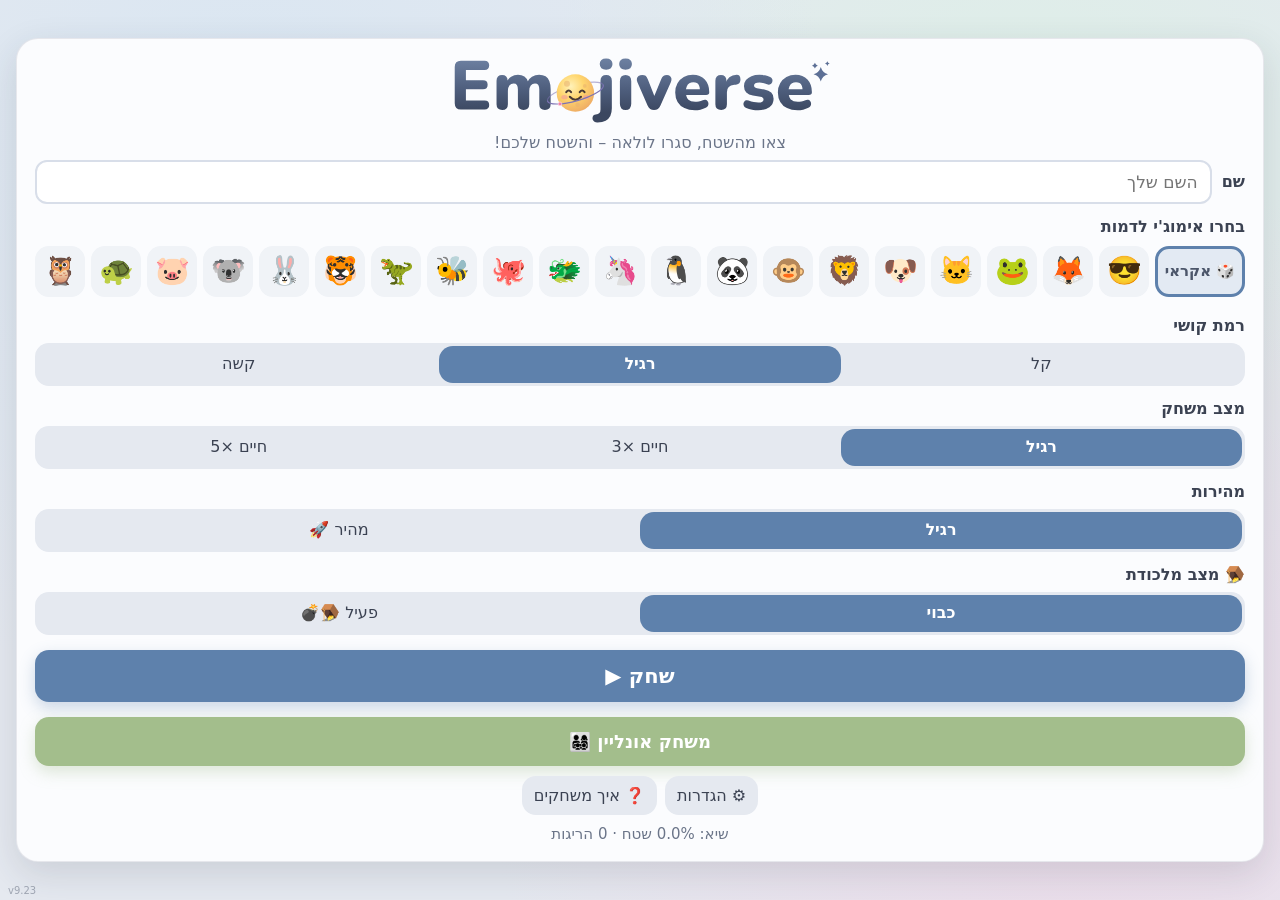
==== commit 9eef8374: "פריסה v9.23 (emojiverse-20261125212739)" ====
--- a/index.html
+++ b/index.html
@@ -15,7 +15,7 @@
 <link rel="manifest" href="manifest.webmanifest">
 <link rel="icon" href="icons/icon-192.png">
 <link rel="apple-touch-icon" href="icons/icon-192.png">
-<link rel="stylesheet" href="style.css?v=20261125203638">
+<link rel="stylesheet" href="style.css?v=20261125212739">
 </head>
 <body>
 <div id="bootFail" class="hidden"><div class="bootcard"><b>הדפדפן לא נתמך – פתחו ב-Chrome</b><p>אם פתחתם מוואטסאפ: ⋮ ← „פתח בדפדפן“ / Chrome. אם זה עדיין תקוע – עדכנו את Chrome ו-Android System WebView.</p><pre id="bootErr"></pre></div></div>
@@ -34,7 +34,7 @@
   <div id="packFx" class="hidden"><span id="packFxIcon"></span> <span id="packFxName"></span> <span id="packFxSec"></span></div>
   <div id="timer" class="hidden">3:00</div>
   <div id="lifeMsg" class="hidden"></div>
-  <button id="itemBtn" class="hidden" type="button" aria-label="הטל פריט">🪤</button>
+  <button id="itemBtn" class="hidden" type="button" aria-label="הטל פריט"><span id="itemIcon">🪤</span><span id="itemN" class="hidden">2</span></button>
 </div>
 <div id="joyBase" class="hidden"><div id="joyKnob"></div></div>
 
@@ -225,22 +225,22 @@
   </div>
 </section>
 
-<script src="js/version.js?v=20261125203638"></script>
-<script src="js/boot.js?v=20261125203638"></script>
-<script src="js/game.js?v=20261125203638"></script>
-<script src="js/ai.js?v=20261125203638"></script>
-<script src="js/terrain.js?v=20261125203638"></script>
-<script src="js/input.js?v=20261125203638"></script>
-<script src="js/avatars.js?v=20261125203638"></script>
-<script src="js/emoji.js?v=20261125203638"></script>
-<script src="js/fx.js?v=20261125203638"></script>
-<script src="js/pits.js?v=20261125203638"></script>
-<script src="js/packs.js?v=20261125203638"></script>
-<script src="js/items.js?v=20261125203638"></script>
-<script src="js/net.js?v=20261125203638"></script>
-<script src="js/awards.js?v=20261125203638"></script>
-<script src="js/lives.js?v=20261125203638"></script>
-<script src="js/main.js?v=20261125203638"></script>
-<script src="js/mp.js?v=20261125203638"></script>
+<script src="js/version.js?v=20261125212739"></script>
+<script src="js/boot.js?v=20261125212739"></script>
+<script src="js/game.js?v=20261125212739"></script>
+<script src="js/ai.js?v=20261125212739"></script>
+<script src="js/terrain.js?v=20261125212739"></script>
+<script src="js/input.js?v=20261125212739"></script>
+<script src="js/avatars.js?v=20261125212739"></script>
+<script src="js/emoji.js?v=20261125212739"></script>
+<script src="js/fx.js?v=20261125212739"></script>
+<script src="js/pits.js?v=20261125212739"></script>
+<script src="js/packs.js?v=20261125212739"></script>
+<script src="js/items.js?v=20261125212739"></script>
+<script src="js/net.js?v=20261125212739"></script>
+<script src="js/awards.js?v=20261125212739"></script>
+<script src="js/lives.js?v=20261125212739"></script>
+<script src="js/main.js?v=20261125212739"></script>
+<script src="js/mp.js?v=20261125212739"></script>
 </body>
 </html>
--- a/style.css
+++ b/style.css
@@ -218,5 +218,8 @@
 #lobby .card>.col:last-child{flex-shrink:0}   /* ההגדרות והכפתורים לא מתכווצים – רשימת השחקנים גוללת במקומם */
 
 /* v9.21 מצב מלכודת: כפתור הטלה גדול ועגול – שמאל למטה, מעל המפה הקטנה (ההיגוי/ג'ויסטיק בימין, ⏱️ באמצע) */
-#itemBtn{position:absolute;left:14px;bottom:calc(140px + env(safe-area-inset-bottom));width:76px;height:76px;border-radius:50%;margin:0;padding:0;pointer-events:auto;touch-action:none;font-size:40px;line-height:76px;text-align:center;background:rgba(251,252,254,.92);border:3px solid rgba(191,97,106,.55);box-shadow:0 4px 14px rgba(46,52,64,.18);-webkit-tap-highlight-color:transparent;user-select:none;z-index:7}
+#itemBtn{position:absolute;left:14px;bottom:calc(140px + env(safe-area-inset-bottom));width:76px;height:76px;border-radius:50%;margin:0;padding:0;pointer-events:auto;touch-action:none;display:flex;align-items:center;justify-content:center;font-size:40px;line-height:1;background:rgba(251,252,254,.92);border:3px solid rgba(191,97,106,.55);box-shadow:0 4px 14px rgba(46,52,64,.18);-webkit-tap-highlight-color:transparent;user-select:none;z-index:7}
 #itemBtn:active{transform:scale(.94)}
+#itemIcon{line-height:1}
+#itemN{position:absolute;top:-3px;inset-inline-end:-3px;min-width:22px;height:22px;padding:0 5px;border-radius:11px;background:#bf616a;color:#fff;font:700 12px/22px system-ui,sans-serif;text-align:center;pointer-events:none;box-shadow:0 1px 3px rgba(46,52,64,.3)}
+#itemN.hidden{display:none}
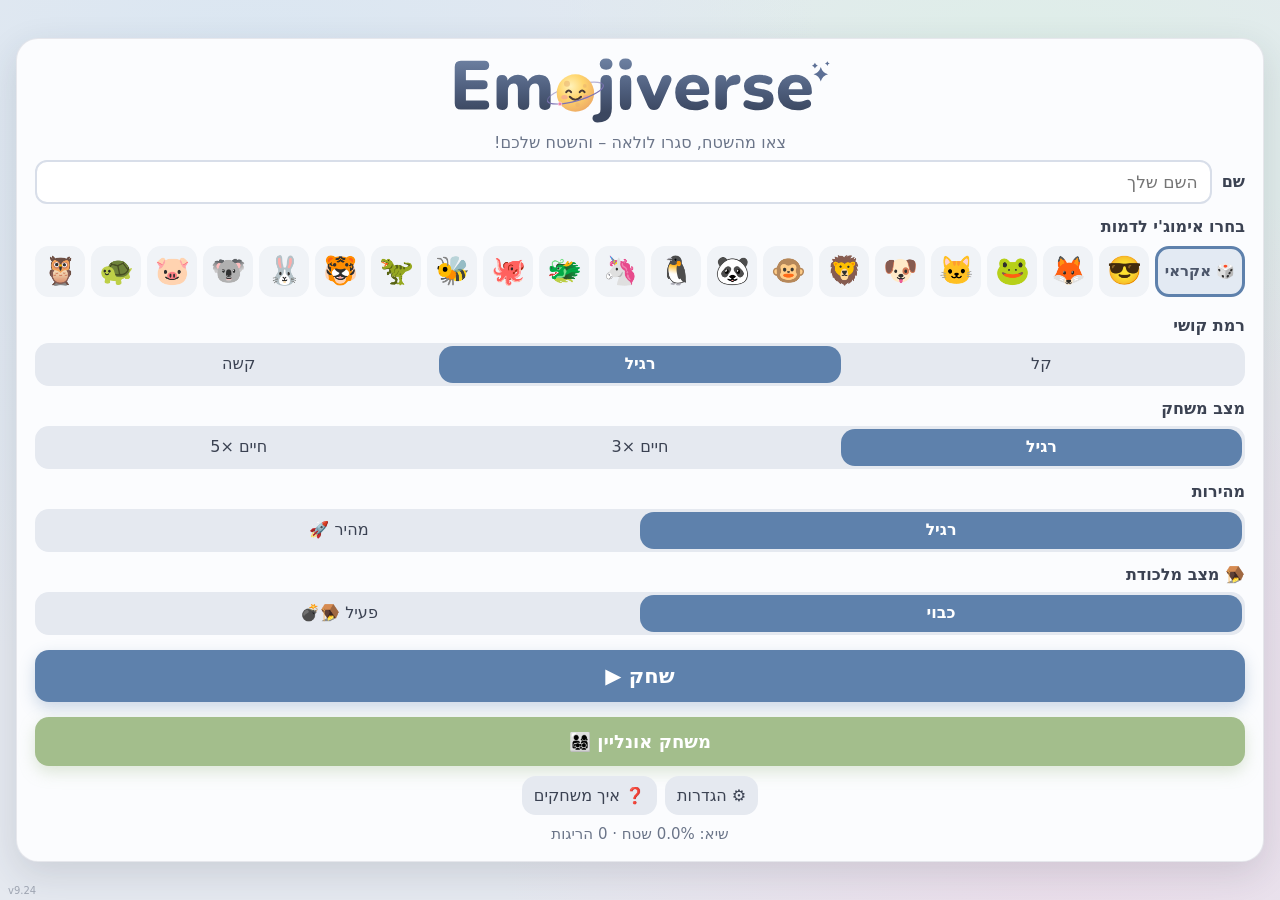
==== commit 05a768a4: "פריסה v9.24 (emojiverse-20261126112601)" ====
--- a/index.html
+++ b/index.html
@@ -15,7 +15,7 @@
 <link rel="manifest" href="manifest.webmanifest">
 <link rel="icon" href="icons/icon-192.png">
 <link rel="apple-touch-icon" href="icons/icon-192.png">
-<link rel="stylesheet" href="style.css?v=20261125212739">
+<link rel="stylesheet" href="style.css?v=20261126112601">
 </head>
 <body>
 <div id="bootFail" class="hidden"><div class="bootcard"><b>הדפדפן לא נתמך – פתחו ב-Chrome</b><p>אם פתחתם מוואטסאפ: ⋮ ← „פתח בדפדפן“ / Chrome. אם זה עדיין תקוע – עדכנו את Chrome ו-Android System WebView.</p><pre id="bootErr"></pre></div></div>
@@ -225,22 +225,22 @@
   </div>
 </section>
 
-<script src="js/version.js?v=20261125212739"></script>
-<script src="js/boot.js?v=20261125212739"></script>
-<script src="js/game.js?v=20261125212739"></script>
-<script src="js/ai.js?v=20261125212739"></script>
-<script src="js/terrain.js?v=20261125212739"></script>
-<script src="js/input.js?v=20261125212739"></script>
-<script src="js/avatars.js?v=20261125212739"></script>
-<script src="js/emoji.js?v=20261125212739"></script>
-<script src="js/fx.js?v=20261125212739"></script>
-<script src="js/pits.js?v=20261125212739"></script>
-<script src="js/packs.js?v=20261125212739"></script>
-<script src="js/items.js?v=20261125212739"></script>
-<script src="js/net.js?v=20261125212739"></script>
-<script src="js/awards.js?v=20261125212739"></script>
-<script src="js/lives.js?v=20261125212739"></script>
-<script src="js/main.js?v=20261125212739"></script>
-<script src="js/mp.js?v=20261125212739"></script>
+<script src="js/version.js?v=20261126112601"></script>
+<script src="js/boot.js?v=20261126112601"></script>
+<script src="js/game.js?v=20261126112601"></script>
+<script src="js/ai.js?v=20261126112601"></script>
+<script src="js/terrain.js?v=20261126112601"></script>
+<script src="js/input.js?v=20261126112601"></script>
+<script src="js/avatars.js?v=20261126112601"></script>
+<script src="js/emoji.js?v=20261126112601"></script>
+<script src="js/fx.js?v=20261126112601"></script>
+<script src="js/pits.js?v=20261126112601"></script>
+<script src="js/packs.js?v=20261126112601"></script>
+<script src="js/items.js?v=20261126112601"></script>
+<script src="js/net.js?v=20261126112601"></script>
+<script src="js/awards.js?v=20261126112601"></script>
+<script src="js/lives.js?v=20261126112601"></script>
+<script src="js/main.js?v=20261126112601"></script>
+<script src="js/mp.js?v=20261126112601"></script>
 </body>
 </html>
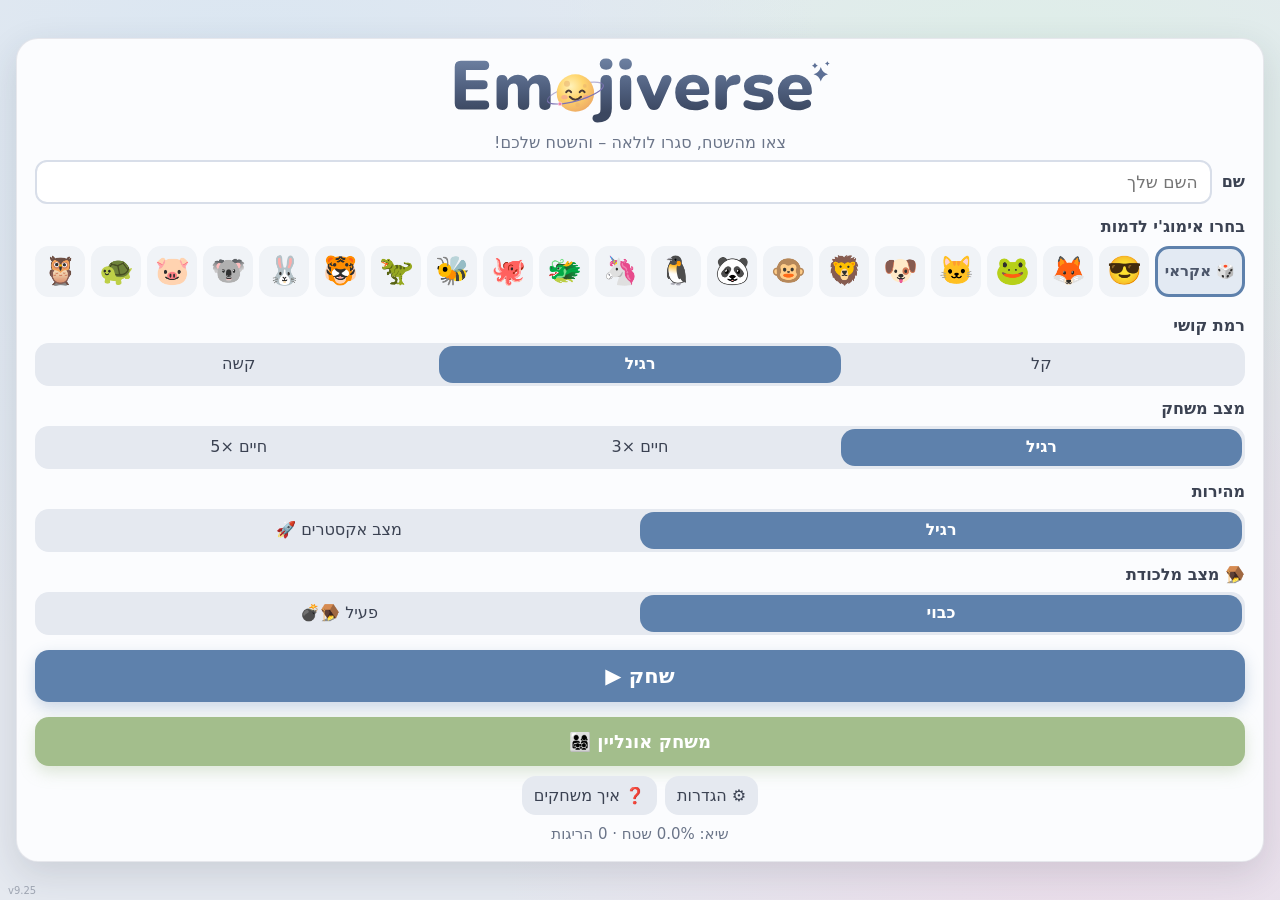
==== commit be45da16: "פריסה v9.25 (emojiverse-20261126185959)" ====
--- a/index.html
+++ b/index.html
@@ -15,7 +15,7 @@
 <link rel="manifest" href="manifest.webmanifest">
 <link rel="icon" href="icons/icon-192.png">
 <link rel="apple-touch-icon" href="icons/icon-192.png">
-<link rel="stylesheet" href="style.css?v=20261126112601">
+<link rel="stylesheet" href="style.css?v=20261126185959">
 </head>
 <body>
 <div id="bootFail" class="hidden"><div class="bootcard"><b>הדפדפן לא נתמך – פתחו ב-Chrome</b><p>אם פתחתם מוואטסאפ: ⋮ ← „פתח בדפדפן“ / Chrome. אם זה עדיין תקוע – עדכנו את Chrome ו-Android System WebView.</p><pre id="bootErr"></pre></div></div>
@@ -55,7 +55,7 @@
     <div class="label">מצב משחק</div>
     <div class="seg" id="soloModeSeg"><button data-v="normal">רגיל</button><button data-v="3">חיים ×3</button><button data-v="5">חיים ×5</button></div>
     <div class="label">מהירות</div>
-    <div class="seg" id="speedSeg"><button data-v="normal">רגיל</button><button data-v="fast">מהיר 🚀</button></div>
+    <div class="seg" id="speedSeg"><button data-v="normal">רגיל</button><button data-v="fast">מצב אקסטרים 🚀</button></div>
     <div class="label">🪤 מצב מלכודת</div>
     <div class="seg" id="trapSeg"><button data-v="off">כבוי</button><button data-v="on">פעיל 🪤💣</button></div>
     </div>
@@ -113,7 +113,7 @@
       <li>מי שבתוך לולאה שנסגרה – נכלא ונפסל, גם פולש שכל השובל שלו נבלע בשטח.</li>
       <li>אפקטים: לכל סוג פסילה אפקט משלו, ולכיבוש גדול של שטח תפוס יש גל צבע ו"+%". אפשר להפחית או לכבות בהגדרות.</li>
       <li>ראש בראש: מי שבתוך השטח שלו שורד; מחוץ לשטח – בעל השובל הארוך נפסל.</li>
-      <li><b>מצב חיים:</b> כל פסילה מורידה ❤️ אחד; חוזרים עם הגנה קצרה (הבהוב). בלי חיים – בחוץ. האחרון שנשאר מנצח. ❤️ במפה = חיים נוספים. <b>מהיר 🚀:</b> כל הדמויות זזות מהר יותר.</li>
+      <li><b>מצב חיים:</b> כל פסילה מורידה ❤️ אחד; חוזרים עם הגנה קצרה (הבהוב). בלי חיים – בחוץ. האחרון שנשאר מנצח. ❤️ במפה = חיים נוספים. <b>מצב אקסטרים 🚀:</b> כל הדמויות זזות מהר יותר.</li>
       <li><b>מצב מלכודת 🪤:</b> בקופסאות יש גם 🪤 ו־💣. לוחצים על הכפתור העגול (או רווח) כדי להטיל: 🪤 מקפיאה יריב ל־2 שניות, 💣 מתפוצצת אחרי 3 שניות – ברחו!</li>
       <li><b>טלפון:</b> נוגעים במסך בכיוון שאליו רוצים לנוע – הדמות (במרכז המסך) פונה אל האצבע. אפשר להחליק את האצבע כדי לנווט; כשמרימים, הכיוון נשמר. (גרירה או ג'ויסטיק – בהגדרות.)</li>
       <li><b>מקלדת:</b> חיצים לכיוון (גם באלכסון), A/D לסיבוב, ‏P/Esc להשהיה.</li>
@@ -185,7 +185,7 @@
       <div class="label">מצב משחק</div>
       <div class="seg" id="mpModeSeg"><button data-v="rounds">סיבובים</button><button data-v="lives">חיים ❤️</button></div>
       <div class="label">מהירות</div>
-      <div class="seg" id="mpSpeedSeg"><button data-v="normal">רגיל</button><button data-v="fast">מהיר 🚀</button></div>
+      <div class="seg" id="mpSpeedSeg"><button data-v="normal">רגיל</button><button data-v="fast">מצב אקסטרים 🚀</button></div>
       <div class="label">🪤 מצב מלכודת</div>
       <div class="seg" id="mpTrapSeg"><button data-v="off">כבוי</button><button data-v="on">פעיל 🪤💣</button></div>
       <div class="label" id="mpTimeLabel">אורך סיבוב</div>
@@ -225,22 +225,22 @@
   </div>
 </section>
 
-<script src="js/version.js?v=20261126112601"></script>
-<script src="js/boot.js?v=20261126112601"></script>
-<script src="js/game.js?v=20261126112601"></script>
-<script src="js/ai.js?v=20261126112601"></script>
-<script src="js/terrain.js?v=20261126112601"></script>
-<script src="js/input.js?v=20261126112601"></script>
-<script src="js/avatars.js?v=20261126112601"></script>
-<script src="js/emoji.js?v=20261126112601"></script>
-<script src="js/fx.js?v=20261126112601"></script>
-<script src="js/pits.js?v=20261126112601"></script>
-<script src="js/packs.js?v=20261126112601"></script>
-<script src="js/items.js?v=20261126112601"></script>
-<script src="js/net.js?v=20261126112601"></script>
-<script src="js/awards.js?v=20261126112601"></script>
-<script src="js/lives.js?v=20261126112601"></script>
-<script src="js/main.js?v=20261126112601"></script>
-<script src="js/mp.js?v=20261126112601"></script>
+<script src="js/version.js?v=20261126185959"></script>
+<script src="js/boot.js?v=20261126185959"></script>
+<script src="js/game.js?v=20261126185959"></script>
+<script src="js/ai.js?v=20261126185959"></script>
+<script src="js/terrain.js?v=20261126185959"></script>
+<script src="js/input.js?v=20261126185959"></script>
+<script src="js/avatars.js?v=20261126185959"></script>
+<script src="js/emoji.js?v=20261126185959"></script>
+<script src="js/fx.js?v=20261126185959"></script>
+<script src="js/pits.js?v=20261126185959"></script>
+<script src="js/packs.js?v=20261126185959"></script>
+<script src="js/items.js?v=20261126185959"></script>
+<script src="js/net.js?v=20261126185959"></script>
+<script src="js/awards.js?v=20261126185959"></script>
+<script src="js/lives.js?v=20261126185959"></script>
+<script src="js/main.js?v=20261126185959"></script>
+<script src="js/mp.js?v=20261126185959"></script>
 </body>
 </html>
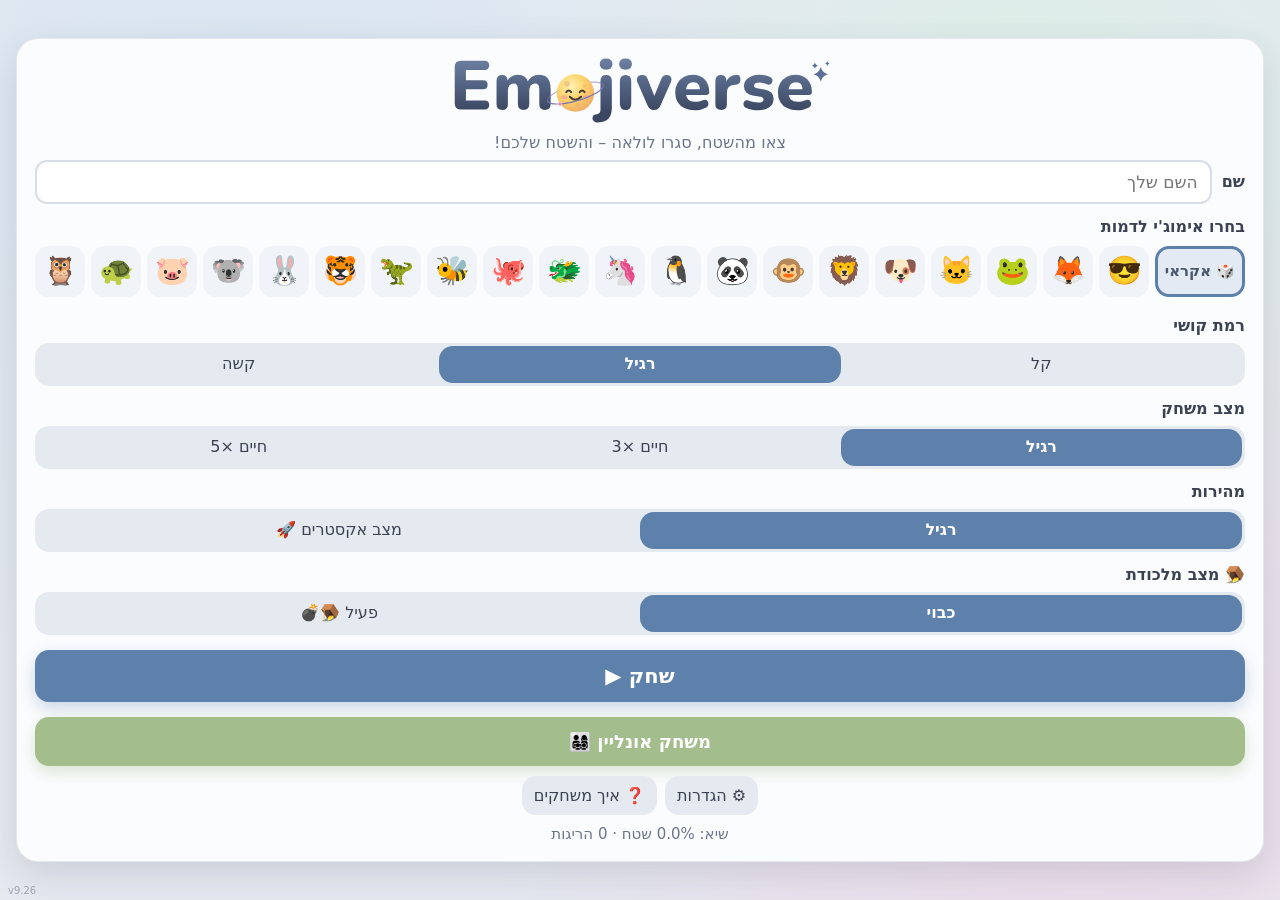
==== commit 21eff154: "פריסה v9.26 (emojiverse-20261126194300)" ====
--- a/index.html
+++ b/index.html
@@ -15,7 +15,7 @@
 <link rel="manifest" href="manifest.webmanifest">
 <link rel="icon" href="icons/icon-192.png">
 <link rel="apple-touch-icon" href="icons/icon-192.png">
-<link rel="stylesheet" href="style.css?v=20261126185959">
+<link rel="stylesheet" href="style.css?v=20261126194300">
 </head>
 <body>
 <div id="bootFail" class="hidden"><div class="bootcard"><b>הדפדפן לא נתמך – פתחו ב-Chrome</b><p>אם פתחתם מוואטסאפ: ⋮ ← „פתח בדפדפן“ / Chrome. אם זה עדיין תקוע – עדכנו את Chrome ו-Android System WebView.</p><pre id="bootErr"></pre></div></div>
@@ -114,7 +114,7 @@
       <li>אפקטים: לכל סוג פסילה אפקט משלו, ולכיבוש גדול של שטח תפוס יש גל צבע ו"+%". אפשר להפחית או לכבות בהגדרות.</li>
       <li>ראש בראש: מי שבתוך השטח שלו שורד; מחוץ לשטח – בעל השובל הארוך נפסל.</li>
       <li><b>מצב חיים:</b> כל פסילה מורידה ❤️ אחד; חוזרים עם הגנה קצרה (הבהוב). בלי חיים – בחוץ. האחרון שנשאר מנצח. ❤️ במפה = חיים נוספים. <b>מצב אקסטרים 🚀:</b> כל הדמויות זזות מהר יותר.</li>
-      <li><b>מצב מלכודת 🪤:</b> בקופסאות יש גם 🪤 ו־💣. לוחצים על הכפתור העגול (או רווח) כדי להטיל: 🪤 מקפיאה יריב ל־2 שניות, 💣 מתפוצצת אחרי 3 שניות – ברחו!</li>
+      <li><b>מצב מלכודת 🪤:</b> בקופסאות יש גם 🪤 ו־💣. לוחצים על הכפתור העגול (או רווח) כדי להטיל: 🪤 פוסלת מי שעולה עליה, 💣 מתפוצצת אחרי 3 שניות ופוסלת מי שהראש או השובל שלו בטווח – ברחו!</li>
       <li><b>טלפון:</b> נוגעים במסך בכיוון שאליו רוצים לנוע – הדמות (במרכז המסך) פונה אל האצבע. אפשר להחליק את האצבע כדי לנווט; כשמרימים, הכיוון נשמר. (גרירה או ג'ויסטיק – בהגדרות.)</li>
       <li><b>מקלדת:</b> חיצים לכיוון (גם באלכסון), A/D לסיבוב, ‏P/Esc להשהיה.</li>
     </ul>
@@ -225,22 +225,22 @@
   </div>
 </section>
 
-<script src="js/version.js?v=20261126185959"></script>
-<script src="js/boot.js?v=20261126185959"></script>
-<script src="js/game.js?v=20261126185959"></script>
-<script src="js/ai.js?v=20261126185959"></script>
-<script src="js/terrain.js?v=20261126185959"></script>
-<script src="js/input.js?v=20261126185959"></script>
-<script src="js/avatars.js?v=20261126185959"></script>
-<script src="js/emoji.js?v=20261126185959"></script>
-<script src="js/fx.js?v=20261126185959"></script>
-<script src="js/pits.js?v=20261126185959"></script>
-<script src="js/packs.js?v=20261126185959"></script>
-<script src="js/items.js?v=20261126185959"></script>
-<script src="js/net.js?v=20261126185959"></script>
-<script src="js/awards.js?v=20261126185959"></script>
-<script src="js/lives.js?v=20261126185959"></script>
-<script src="js/main.js?v=20261126185959"></script>
-<script src="js/mp.js?v=20261126185959"></script>
+<script src="js/version.js?v=20261126194300"></script>
+<script src="js/boot.js?v=20261126194300"></script>
+<script src="js/game.js?v=20261126194300"></script>
+<script src="js/ai.js?v=20261126194300"></script>
+<script src="js/terrain.js?v=20261126194300"></script>
+<script src="js/input.js?v=20261126194300"></script>
+<script src="js/avatars.js?v=20261126194300"></script>
+<script src="js/emoji.js?v=20261126194300"></script>
+<script src="js/fx.js?v=20261126194300"></script>
+<script src="js/pits.js?v=20261126194300"></script>
+<script src="js/packs.js?v=20261126194300"></script>
+<script src="js/items.js?v=20261126194300"></script>
+<script src="js/net.js?v=20261126194300"></script>
+<script src="js/awards.js?v=20261126194300"></script>
+<script src="js/lives.js?v=20261126194300"></script>
+<script src="js/main.js?v=20261126194300"></script>
+<script src="js/mp.js?v=20261126194300"></script>
 </body>
 </html>
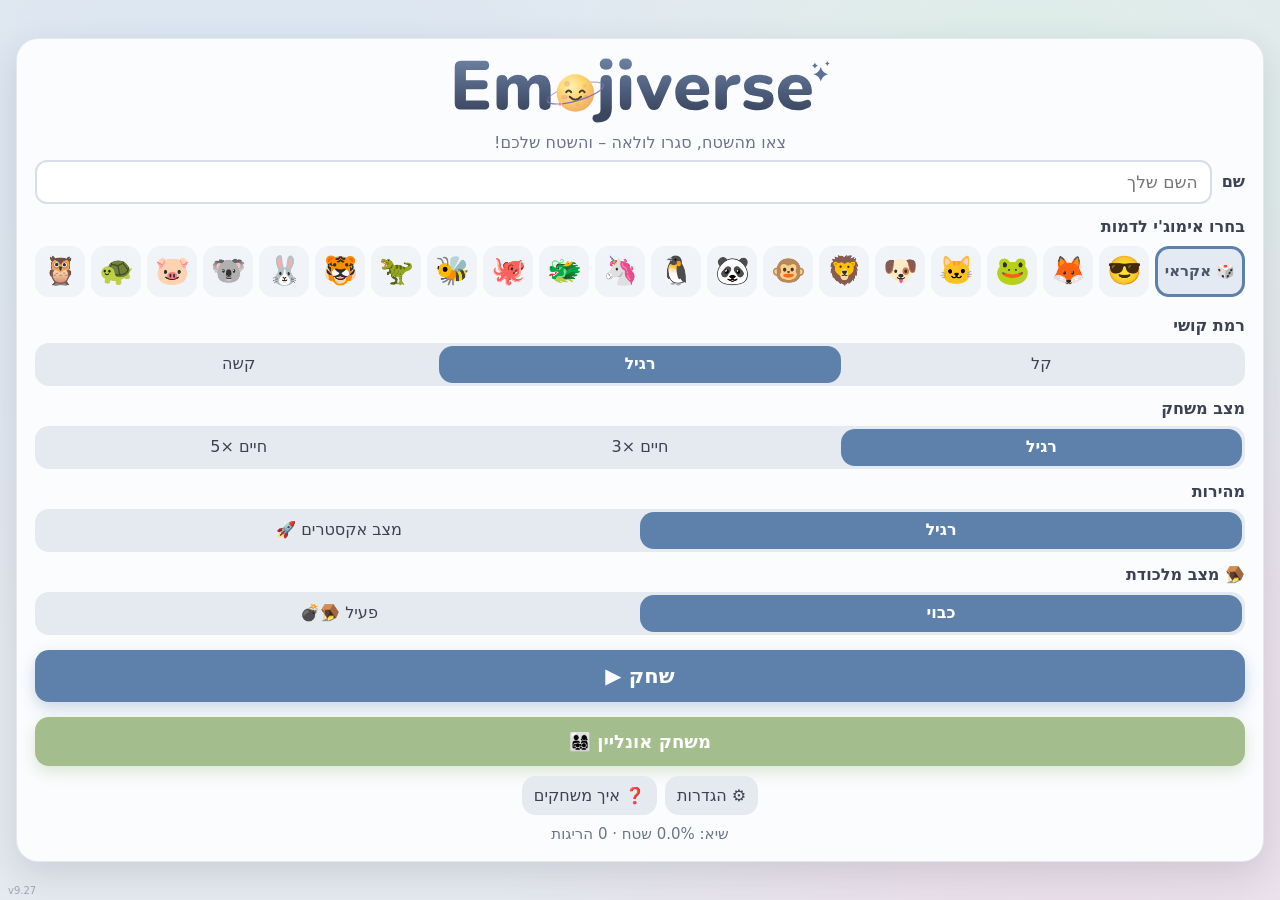
==== commit f075b00b: "פריסה v9.27 (emojiverse-20261126195534)" ====
--- a/index.html
+++ b/index.html
@@ -15,7 +15,7 @@
 <link rel="manifest" href="manifest.webmanifest">
 <link rel="icon" href="icons/icon-192.png">
 <link rel="apple-touch-icon" href="icons/icon-192.png">
-<link rel="stylesheet" href="style.css?v=20261126194300">
+<link rel="stylesheet" href="style.css?v=20261126195534">
 </head>
 <body>
 <div id="bootFail" class="hidden"><div class="bootcard"><b>הדפדפן לא נתמך – פתחו ב-Chrome</b><p>אם פתחתם מוואטסאפ: ⋮ ← „פתח בדפדפן“ / Chrome. אם זה עדיין תקוע – עדכנו את Chrome ו-Android System WebView.</p><pre id="bootErr"></pre></div></div>
@@ -114,7 +114,7 @@
       <li>אפקטים: לכל סוג פסילה אפקט משלו, ולכיבוש גדול של שטח תפוס יש גל צבע ו"+%". אפשר להפחית או לכבות בהגדרות.</li>
       <li>ראש בראש: מי שבתוך השטח שלו שורד; מחוץ לשטח – בעל השובל הארוך נפסל.</li>
       <li><b>מצב חיים:</b> כל פסילה מורידה ❤️ אחד; חוזרים עם הגנה קצרה (הבהוב). בלי חיים – בחוץ. האחרון שנשאר מנצח. ❤️ במפה = חיים נוספים. <b>מצב אקסטרים 🚀:</b> כל הדמויות זזות מהר יותר.</li>
-      <li><b>מצב מלכודת 🪤:</b> בקופסאות יש גם 🪤 ו־💣. לוחצים על הכפתור העגול (או רווח) כדי להטיל: 🪤 פוסלת מי שעולה עליה, 💣 מתפוצצת אחרי 3 שניות ופוסלת מי שהראש או השובל שלו בטווח – ברחו!</li>
+      <li><b>מצב מלכודת 🪤:</b> בקופסאות יש גם 🪤 ו־💣. במפה יש גם 🪤 ו־💣 לאיסוף (מעבר לקופסאות). לוחצים על הכפתור העגול (או רווח) כדי להטיל: 🪤 פוסלת מי שעולה עליה, 💣 מתפוצצת אחרי 3 שניות ופוסלת מי שהראש או השובל שלו בטווח – ברחו!</li>
       <li><b>טלפון:</b> נוגעים במסך בכיוון שאליו רוצים לנוע – הדמות (במרכז המסך) פונה אל האצבע. אפשר להחליק את האצבע כדי לנווט; כשמרימים, הכיוון נשמר. (גרירה או ג'ויסטיק – בהגדרות.)</li>
       <li><b>מקלדת:</b> חיצים לכיוון (גם באלכסון), A/D לסיבוב, ‏P/Esc להשהיה.</li>
     </ul>
@@ -225,22 +225,22 @@
   </div>
 </section>
 
-<script src="js/version.js?v=20261126194300"></script>
-<script src="js/boot.js?v=20261126194300"></script>
-<script src="js/game.js?v=20261126194300"></script>
-<script src="js/ai.js?v=20261126194300"></script>
-<script src="js/terrain.js?v=20261126194300"></script>
-<script src="js/input.js?v=20261126194300"></script>
-<script src="js/avatars.js?v=20261126194300"></script>
-<script src="js/emoji.js?v=20261126194300"></script>
-<script src="js/fx.js?v=20261126194300"></script>
-<script src="js/pits.js?v=20261126194300"></script>
-<script src="js/packs.js?v=20261126194300"></script>
-<script src="js/items.js?v=20261126194300"></script>
-<script src="js/net.js?v=20261126194300"></script>
-<script src="js/awards.js?v=20261126194300"></script>
-<script src="js/lives.js?v=20261126194300"></script>
-<script src="js/main.js?v=20261126194300"></script>
-<script src="js/mp.js?v=20261126194300"></script>
+<script src="js/version.js?v=20261126195534"></script>
+<script src="js/boot.js?v=20261126195534"></script>
+<script src="js/game.js?v=20261126195534"></script>
+<script src="js/ai.js?v=20261126195534"></script>
+<script src="js/terrain.js?v=20261126195534"></script>
+<script src="js/input.js?v=20261126195534"></script>
+<script src="js/avatars.js?v=20261126195534"></script>
+<script src="js/emoji.js?v=20261126195534"></script>
+<script src="js/fx.js?v=20261126195534"></script>
+<script src="js/pits.js?v=20261126195534"></script>
+<script src="js/packs.js?v=20261126195534"></script>
+<script src="js/items.js?v=20261126195534"></script>
+<script src="js/net.js?v=20261126195534"></script>
+<script src="js/awards.js?v=20261126195534"></script>
+<script src="js/lives.js?v=20261126195534"></script>
+<script src="js/main.js?v=20261126195534"></script>
+<script src="js/mp.js?v=20261126195534"></script>
 </body>
 </html>
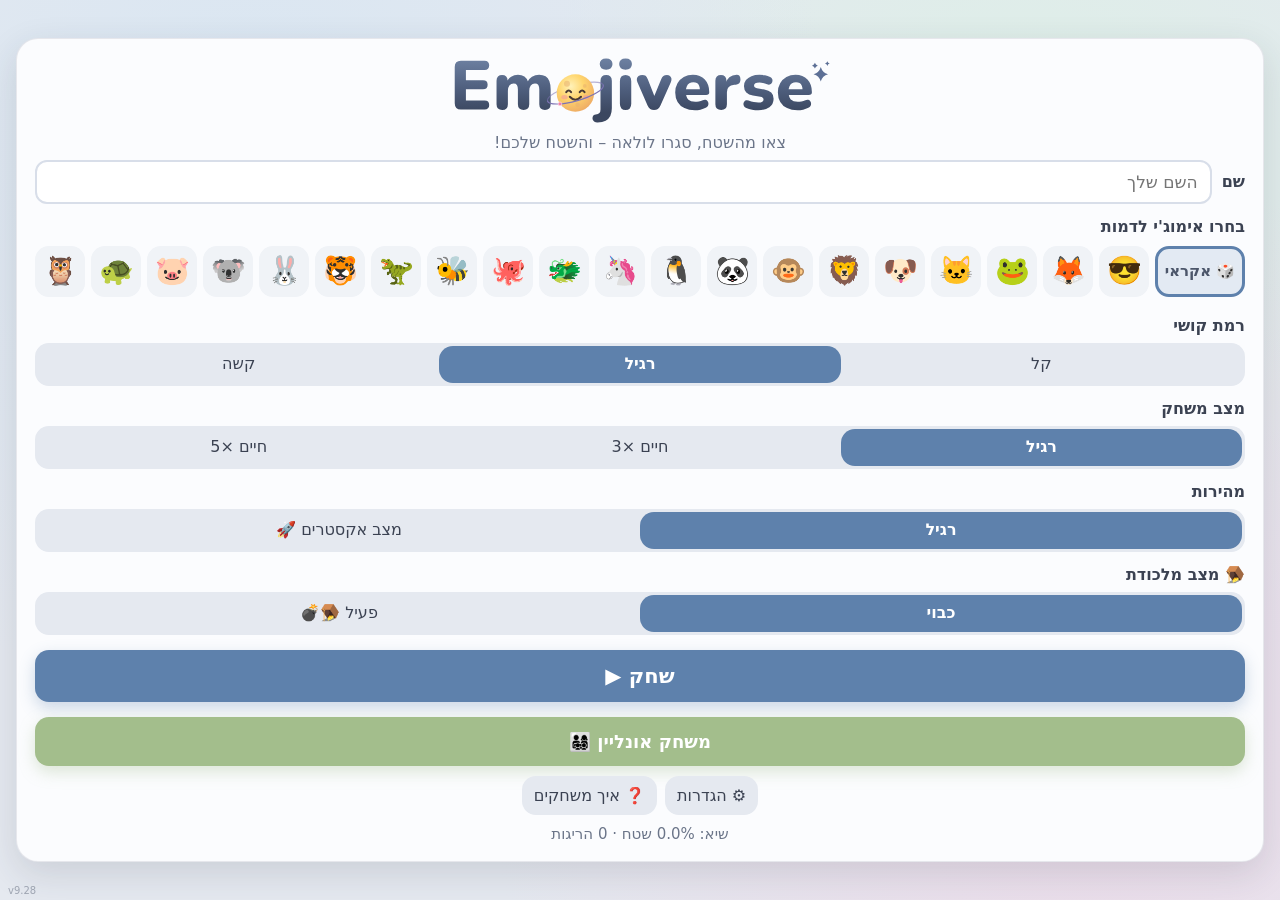
==== commit f1b11fa9: "פריסה v9.28 (emojiverse-20261126200537)" ====
--- a/index.html
+++ b/index.html
@@ -15,7 +15,7 @@
 <link rel="manifest" href="manifest.webmanifest">
 <link rel="icon" href="icons/icon-192.png">
 <link rel="apple-touch-icon" href="icons/icon-192.png">
-<link rel="stylesheet" href="style.css?v=20261126195534">
+<link rel="stylesheet" href="style.css?v=20261126200537">
 </head>
 <body>
 <div id="bootFail" class="hidden"><div class="bootcard"><b>הדפדפן לא נתמך – פתחו ב-Chrome</b><p>אם פתחתם מוואטסאפ: ⋮ ← „פתח בדפדפן“ / Chrome. אם זה עדיין תקוע – עדכנו את Chrome ו-Android System WebView.</p><pre id="bootErr"></pre></div></div>
@@ -34,7 +34,8 @@
   <div id="packFx" class="hidden"><span id="packFxIcon"></span> <span id="packFxName"></span> <span id="packFxSec"></span></div>
   <div id="timer" class="hidden">3:00</div>
   <div id="lifeMsg" class="hidden"></div>
-  <button id="itemBtn" class="hidden" type="button" aria-label="הטל פריט"><span id="itemIcon">🪤</span><span id="itemN" class="hidden">2</span></button>
+  <button id="itemBtn" class="hidden" type="button" aria-label="הטל מלכודת"><span id="itemIcon">🪤</span><span id="itemN" class="hidden">2</span></button>
+  <button id="bombBtn" class="hidden" type="button" aria-label="הטל פצצה"><span id="bombIcon">💣</span></button>
 </div>
 <div id="joyBase" class="hidden"><div id="joyKnob"></div></div>
 
@@ -114,9 +115,9 @@
       <li>אפקטים: לכל סוג פסילה אפקט משלו, ולכיבוש גדול של שטח תפוס יש גל צבע ו"+%". אפשר להפחית או לכבות בהגדרות.</li>
       <li>ראש בראש: מי שבתוך השטח שלו שורד; מחוץ לשטח – בעל השובל הארוך נפסל.</li>
       <li><b>מצב חיים:</b> כל פסילה מורידה ❤️ אחד; חוזרים עם הגנה קצרה (הבהוב). בלי חיים – בחוץ. האחרון שנשאר מנצח. ❤️ במפה = חיים נוספים. <b>מצב אקסטרים 🚀:</b> כל הדמויות זזות מהר יותר.</li>
-      <li><b>מצב מלכודת 🪤:</b> בקופסאות יש גם 🪤 ו־💣. במפה יש גם 🪤 ו־💣 לאיסוף (מעבר לקופסאות). לוחצים על הכפתור העגול (או רווח) כדי להטיל: 🪤 פוסלת מי שעולה עליה, 💣 מתפוצצת אחרי 3 שניות ופוסלת מי שהראש או השובל שלו בטווח – ברחו!</li>
+      <li><b>מצב מלכודת 🪤:</b> בקופסאות יש גם 🪤 ו־💣. במפה יש גם 🪤 ו־💣 לאיסוף (מעבר לקופסאות). אפשר להחזיק מלכודות ופצצה יחד, עם שני כפתורים נפרדים. 🪤 פוסלת מי שעולה עליה, 💣 מתפוצצת אחרי 3 שניות ופוסלת מי שהראש או השובל שלו בטווח – ברחו! במקלדת: רווח מטיל 🪤 (אם אין מלכודת – 💣), B מטיל 💣.</li>
       <li><b>טלפון:</b> נוגעים במסך בכיוון שאליו רוצים לנוע – הדמות (במרכז המסך) פונה אל האצבע. אפשר להחליק את האצבע כדי לנווט; כשמרימים, הכיוון נשמר. (גרירה או ג'ויסטיק – בהגדרות.)</li>
-      <li><b>מקלדת:</b> חיצים לכיוון (גם באלכסון), A/D לסיבוב, ‏P/Esc להשהיה.</li>
+      <li><b>מקלדת:</b> חיצים לכיוון (גם באלכסון), A/D לסיבוב, ‏P/Esc להשהיה. במצב מלכודת: רווח מטיל 🪤 (אם אין – 💣), B מטיל 💣.</li>
     </ul>
     <button id="helpBack" class="primary">הבנתי</button>
   </div>
@@ -225,22 +226,22 @@
   </div>
 </section>
 
-<script src="js/version.js?v=20261126195534"></script>
-<script src="js/boot.js?v=20261126195534"></script>
-<script src="js/game.js?v=20261126195534"></script>
-<script src="js/ai.js?v=20261126195534"></script>
-<script src="js/terrain.js?v=20261126195534"></script>
-<script src="js/input.js?v=20261126195534"></script>
-<script src="js/avatars.js?v=20261126195534"></script>
-<script src="js/emoji.js?v=20261126195534"></script>
-<script src="js/fx.js?v=20261126195534"></script>
-<script src="js/pits.js?v=20261126195534"></script>
-<script src="js/packs.js?v=20261126195534"></script>
-<script src="js/items.js?v=20261126195534"></script>
-<script src="js/net.js?v=20261126195534"></script>
-<script src="js/awards.js?v=20261126195534"></script>
-<script src="js/lives.js?v=20261126195534"></script>
-<script src="js/main.js?v=20261126195534"></script>
-<script src="js/mp.js?v=20261126195534"></script>
+<script src="js/version.js?v=20261126200537"></script>
+<script src="js/boot.js?v=20261126200537"></script>
+<script src="js/game.js?v=20261126200537"></script>
+<script src="js/ai.js?v=20261126200537"></script>
+<script src="js/terrain.js?v=20261126200537"></script>
+<script src="js/input.js?v=20261126200537"></script>
+<script src="js/avatars.js?v=20261126200537"></script>
+<script src="js/emoji.js?v=20261126200537"></script>
+<script src="js/fx.js?v=20261126200537"></script>
+<script src="js/pits.js?v=20261126200537"></script>
+<script src="js/packs.js?v=20261126200537"></script>
+<script src="js/items.js?v=20261126200537"></script>
+<script src="js/net.js?v=20261126200537"></script>
+<script src="js/awards.js?v=20261126200537"></script>
+<script src="js/lives.js?v=20261126200537"></script>
+<script src="js/main.js?v=20261126200537"></script>
+<script src="js/mp.js?v=20261126200537"></script>
 </body>
 </html>
--- a/style.css
+++ b/style.css
@@ -219,7 +219,9 @@
 
 /* v9.21 מצב מלכודת: כפתור הטלה גדול ועגול – שמאל למטה, מעל המפה הקטנה (ההיגוי/ג'ויסטיק בימין, ⏱️ באמצע) */
 #itemBtn{position:absolute;left:14px;bottom:calc(140px + env(safe-area-inset-bottom));width:76px;height:76px;border-radius:50%;margin:0;padding:0;pointer-events:auto;touch-action:none;display:flex;align-items:center;justify-content:center;font-size:40px;line-height:1;background:rgba(251,252,254,.92);border:3px solid rgba(191,97,106,.55);box-shadow:0 4px 14px rgba(46,52,64,.18);-webkit-tap-highlight-color:transparent;user-select:none;z-index:7}
-#itemBtn:active{transform:scale(.94)}
+#itemBtn:active,#bombBtn:active{transform:scale(.94)}
+#bombBtn{position:absolute;left:102px;bottom:calc(140px + env(safe-area-inset-bottom));width:76px;height:76px;border-radius:50%;margin:0;padding:0;pointer-events:auto;touch-action:none;display:flex;align-items:center;justify-content:center;font-size:40px;line-height:1;background:rgba(251,252,254,.92);border:3px solid rgba(191,97,106,.55);box-shadow:0 4px 14px rgba(46,52,64,.18);-webkit-tap-highlight-color:transparent;user-select:none;z-index:7}
+#bombIcon{line-height:1}
 #itemIcon{line-height:1}
 #itemN{position:absolute;top:-3px;inset-inline-end:-3px;min-width:22px;height:22px;padding:0 5px;border-radius:11px;background:#bf616a;color:#fff;font:700 12px/22px system-ui,sans-serif;text-align:center;pointer-events:none;box-shadow:0 1px 3px rgba(46,52,64,.3)}
 #itemN.hidden{display:none}
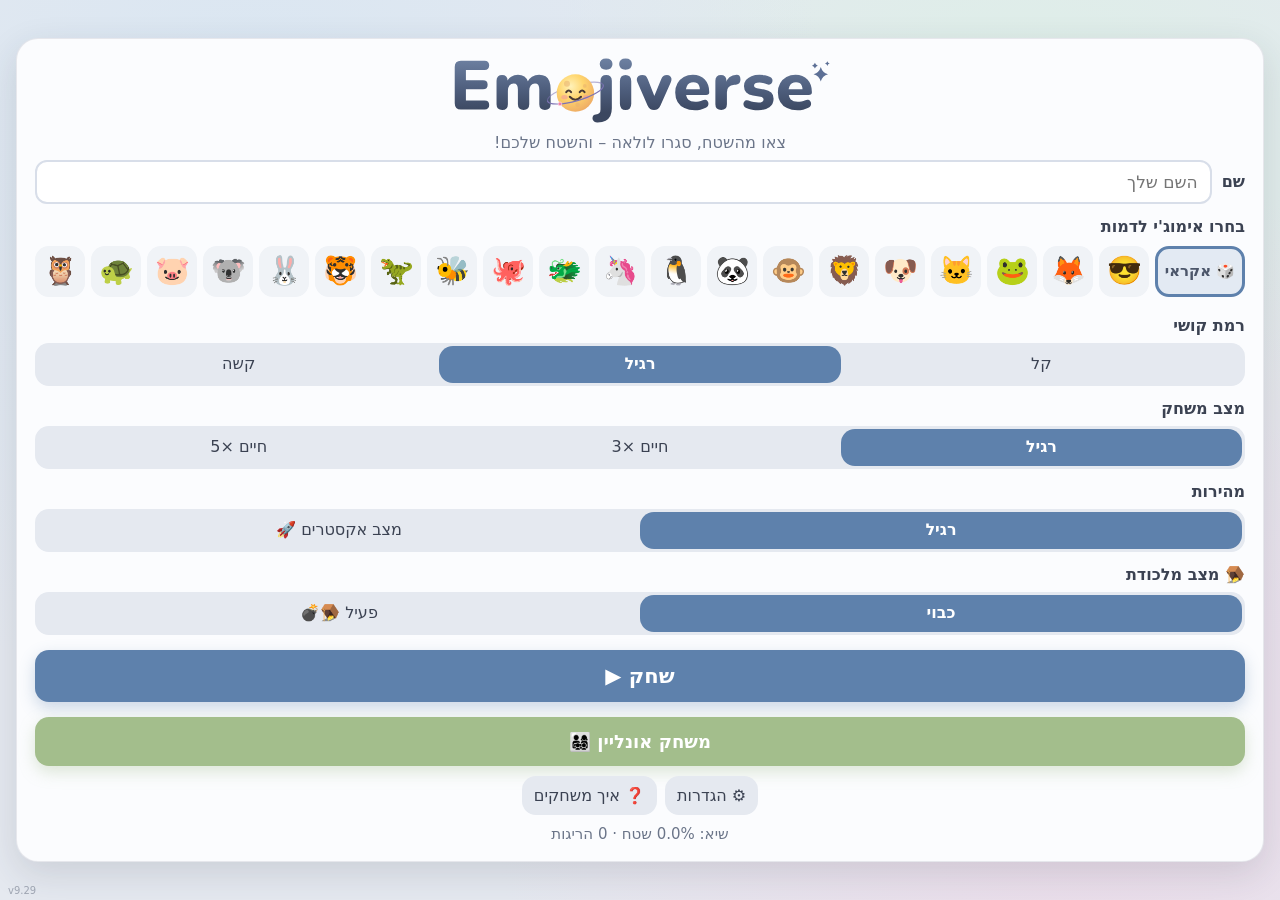
==== commit f0686d5a: "פריסה v9.29 (emojiverse-20261127191114)" ====
--- a/index.html
+++ b/index.html
@@ -15,7 +15,7 @@
 <link rel="manifest" href="manifest.webmanifest">
 <link rel="icon" href="icons/icon-192.png">
 <link rel="apple-touch-icon" href="icons/icon-192.png">
-<link rel="stylesheet" href="style.css?v=20261126200537">
+<link rel="stylesheet" href="style.css?v=20261127191114">
 </head>
 <body>
 <div id="bootFail" class="hidden"><div class="bootcard"><b>הדפדפן לא נתמך – פתחו ב-Chrome</b><p>אם פתחתם מוואטסאפ: ⋮ ← „פתח בדפדפן“ / Chrome. אם זה עדיין תקוע – עדכנו את Chrome ו-Android System WebView.</p><pre id="bootErr"></pre></div></div>
@@ -35,7 +35,7 @@
   <div id="timer" class="hidden">3:00</div>
   <div id="lifeMsg" class="hidden"></div>
   <button id="itemBtn" class="hidden" type="button" aria-label="הטל מלכודת"><span id="itemIcon">🪤</span><span id="itemN" class="hidden">2</span></button>
-  <button id="bombBtn" class="hidden" type="button" aria-label="הטל פצצה"><span id="bombIcon">💣</span></button>
+  <button id="bombBtn" class="hidden" type="button" aria-label="הטל פצצה"><span id="bombIcon">💣</span><span id="bombN" class="hidden">2</span></button>
 </div>
 <div id="joyBase" class="hidden"><div id="joyKnob"></div></div>
 
@@ -115,7 +115,7 @@
       <li>אפקטים: לכל סוג פסילה אפקט משלו, ולכיבוש גדול של שטח תפוס יש גל צבע ו"+%". אפשר להפחית או לכבות בהגדרות.</li>
       <li>ראש בראש: מי שבתוך השטח שלו שורד; מחוץ לשטח – בעל השובל הארוך נפסל.</li>
       <li><b>מצב חיים:</b> כל פסילה מורידה ❤️ אחד; חוזרים עם הגנה קצרה (הבהוב). בלי חיים – בחוץ. האחרון שנשאר מנצח. ❤️ במפה = חיים נוספים. <b>מצב אקסטרים 🚀:</b> כל הדמויות זזות מהר יותר.</li>
-      <li><b>מצב מלכודת 🪤:</b> בקופסאות יש גם 🪤 ו־💣. במפה יש גם 🪤 ו־💣 לאיסוף (מעבר לקופסאות). אפשר להחזיק מלכודות ופצצה יחד, עם שני כפתורים נפרדים. 🪤 פוסלת מי שעולה עליה, 💣 מתפוצצת אחרי 3 שניות ופוסלת מי שהראש או השובל שלו בטווח – ברחו! במקלדת: רווח מטיל 🪤 (אם אין מלכודת – 💣), B מטיל 💣.</li>
+      <li><b>מצב מלכודת 🪤:</b> בקופסאות יש גם 🪤 ו־💣. במפה יש גם 🪤 ו־💣 לאיסוף (מעבר לקופסאות). אפשר להחזיק מלכודות ופצצות יחד (כל סוג נערם עד 9), עם שני כפתורים נפרדים. 🪤 פוסלת מי שעולה עליה, 💣 מתפוצצת אחרי 3 שניות ופוסלת מי שהראש או השובל שלו בטווח – ברחו! במקלדת: רווח מטיל 🪤 (אם אין מלכודת – 💣), B מטיל 💣.</li>
       <li><b>טלפון:</b> נוגעים במסך בכיוון שאליו רוצים לנוע – הדמות (במרכז המסך) פונה אל האצבע. אפשר להחליק את האצבע כדי לנווט; כשמרימים, הכיוון נשמר. (גרירה או ג'ויסטיק – בהגדרות.)</li>
       <li><b>מקלדת:</b> חיצים לכיוון (גם באלכסון), A/D לסיבוב, ‏P/Esc להשהיה. במצב מלכודת: רווח מטיל 🪤 (אם אין – 💣), B מטיל 💣.</li>
     </ul>
@@ -226,22 +226,22 @@
   </div>
 </section>
 
-<script src="js/version.js?v=20261126200537"></script>
-<script src="js/boot.js?v=20261126200537"></script>
-<script src="js/game.js?v=20261126200537"></script>
-<script src="js/ai.js?v=20261126200537"></script>
-<script src="js/terrain.js?v=20261126200537"></script>
-<script src="js/input.js?v=20261126200537"></script>
-<script src="js/avatars.js?v=20261126200537"></script>
-<script src="js/emoji.js?v=20261126200537"></script>
-<script src="js/fx.js?v=20261126200537"></script>
-<script src="js/pits.js?v=20261126200537"></script>
-<script src="js/packs.js?v=20261126200537"></script>
-<script src="js/items.js?v=20261126200537"></script>
-<script src="js/net.js?v=20261126200537"></script>
-<script src="js/awards.js?v=20261126200537"></script>
-<script src="js/lives.js?v=20261126200537"></script>
-<script src="js/main.js?v=20261126200537"></script>
-<script src="js/mp.js?v=20261126200537"></script>
+<script src="js/version.js?v=20261127191114"></script>
+<script src="js/boot.js?v=20261127191114"></script>
+<script src="js/game.js?v=20261127191114"></script>
+<script src="js/ai.js?v=20261127191114"></script>
+<script src="js/terrain.js?v=20261127191114"></script>
+<script src="js/input.js?v=20261127191114"></script>
+<script src="js/avatars.js?v=20261127191114"></script>
+<script src="js/emoji.js?v=20261127191114"></script>
+<script src="js/fx.js?v=20261127191114"></script>
+<script src="js/pits.js?v=20261127191114"></script>
+<script src="js/packs.js?v=20261127191114"></script>
+<script src="js/items.js?v=20261127191114"></script>
+<script src="js/net.js?v=20261127191114"></script>
+<script src="js/awards.js?v=20261127191114"></script>
+<script src="js/lives.js?v=20261127191114"></script>
+<script src="js/main.js?v=20261127191114"></script>
+<script src="js/mp.js?v=20261127191114"></script>
 </body>
 </html>
--- a/style.css
+++ b/style.css
@@ -223,5 +223,5 @@
 #bombBtn{position:absolute;left:102px;bottom:calc(140px + env(safe-area-inset-bottom));width:76px;height:76px;border-radius:50%;margin:0;padding:0;pointer-events:auto;touch-action:none;display:flex;align-items:center;justify-content:center;font-size:40px;line-height:1;background:rgba(251,252,254,.92);border:3px solid rgba(191,97,106,.55);box-shadow:0 4px 14px rgba(46,52,64,.18);-webkit-tap-highlight-color:transparent;user-select:none;z-index:7}
 #bombIcon{line-height:1}
 #itemIcon{line-height:1}
-#itemN{position:absolute;top:-3px;inset-inline-end:-3px;min-width:22px;height:22px;padding:0 5px;border-radius:11px;background:#bf616a;color:#fff;font:700 12px/22px system-ui,sans-serif;text-align:center;pointer-events:none;box-shadow:0 1px 3px rgba(46,52,64,.3)}
-#itemN.hidden{display:none}
+#itemN,#bombN{position:absolute;top:-3px;inset-inline-end:-3px;min-width:22px;height:22px;padding:0 5px;border-radius:11px;background:#bf616a;color:#fff;font:700 12px/22px system-ui,sans-serif;text-align:center;pointer-events:none;box-shadow:0 1px 3px rgba(46,52,64,.3)}
+#itemN.hidden,#bombN.hidden{display:none}
